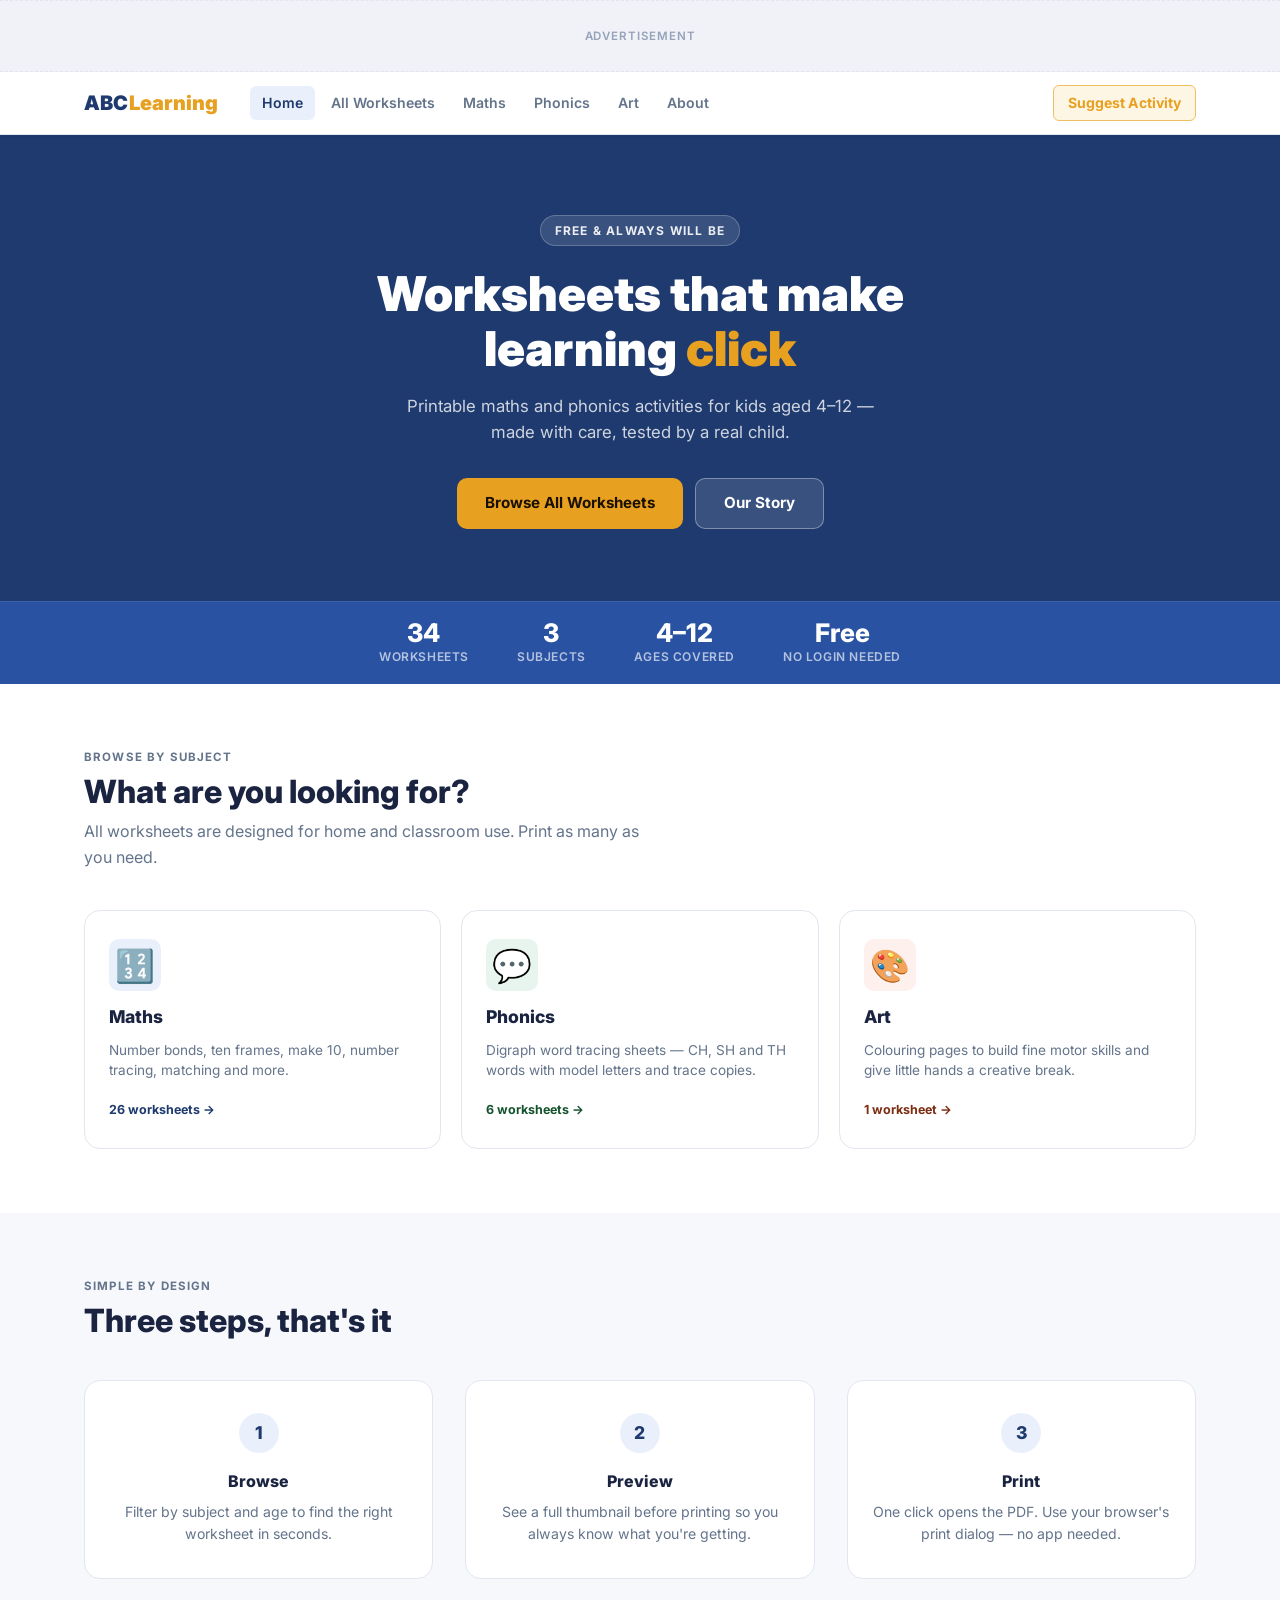
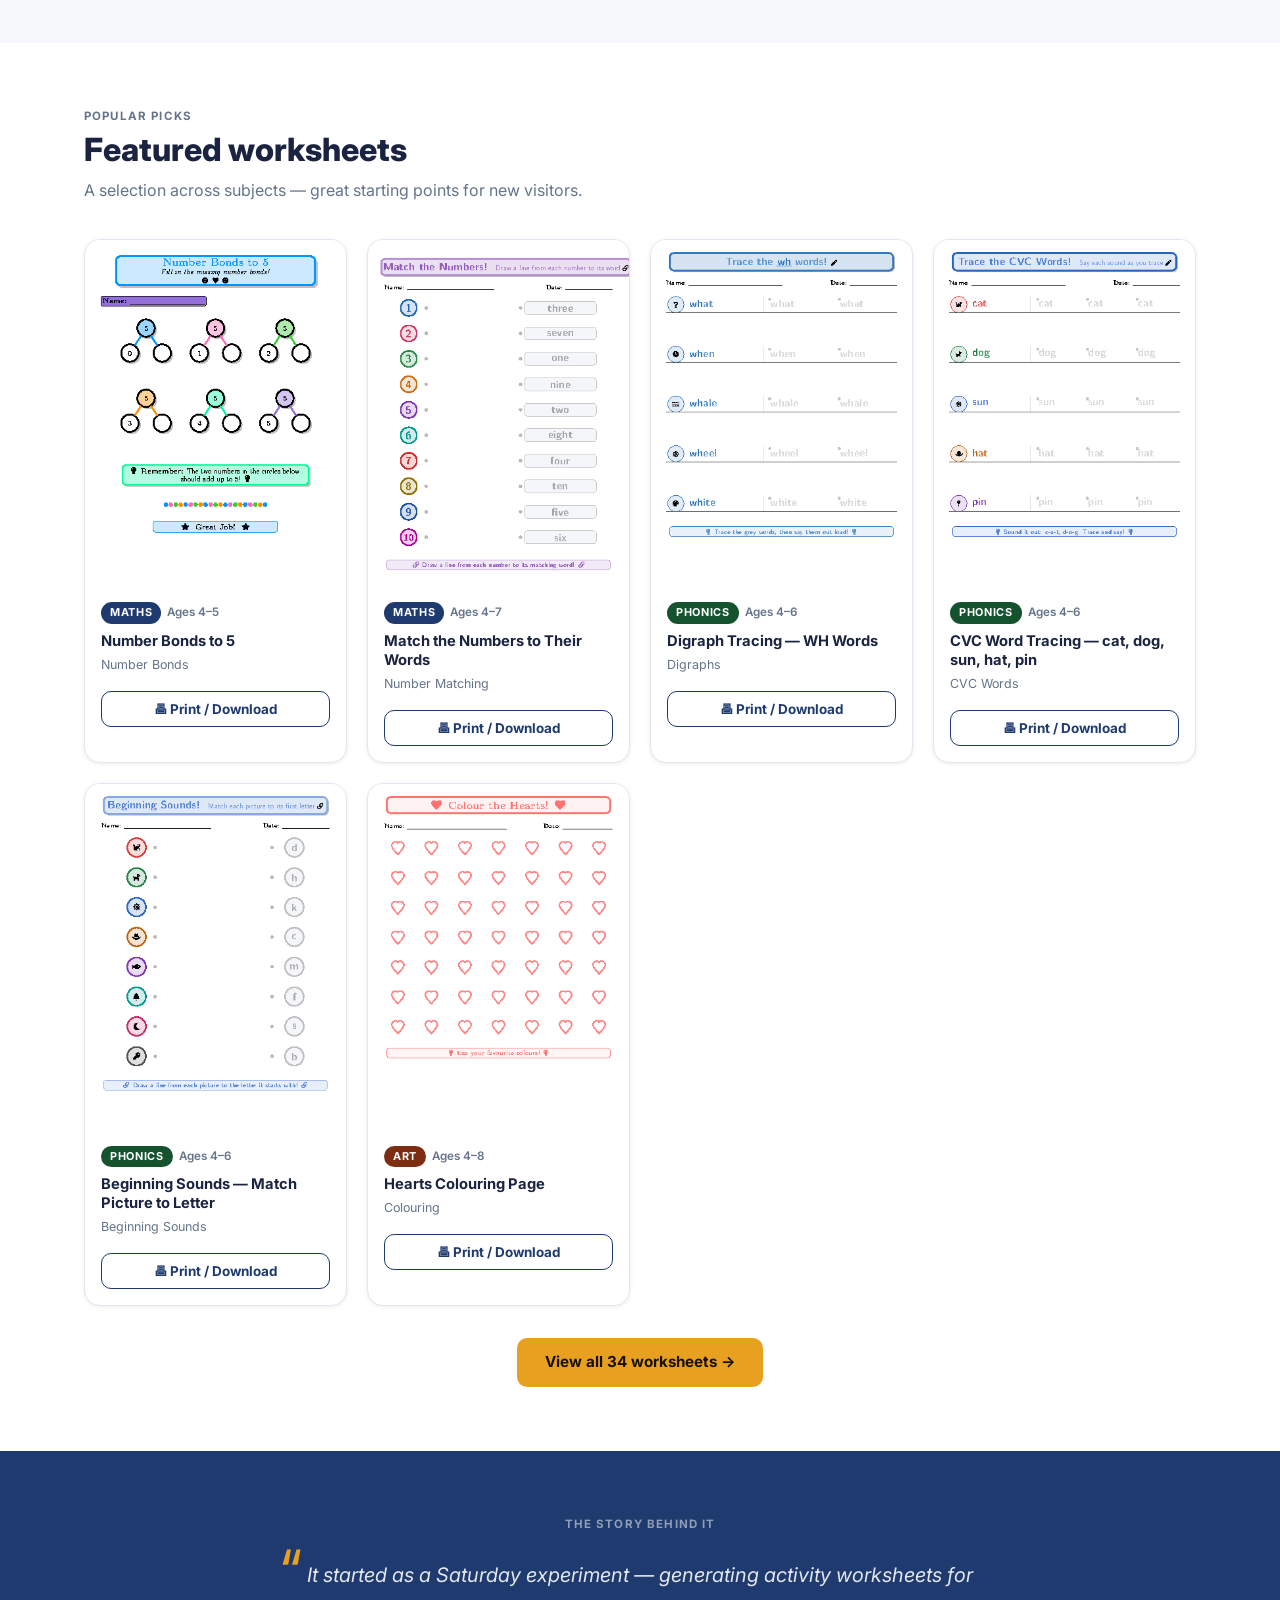
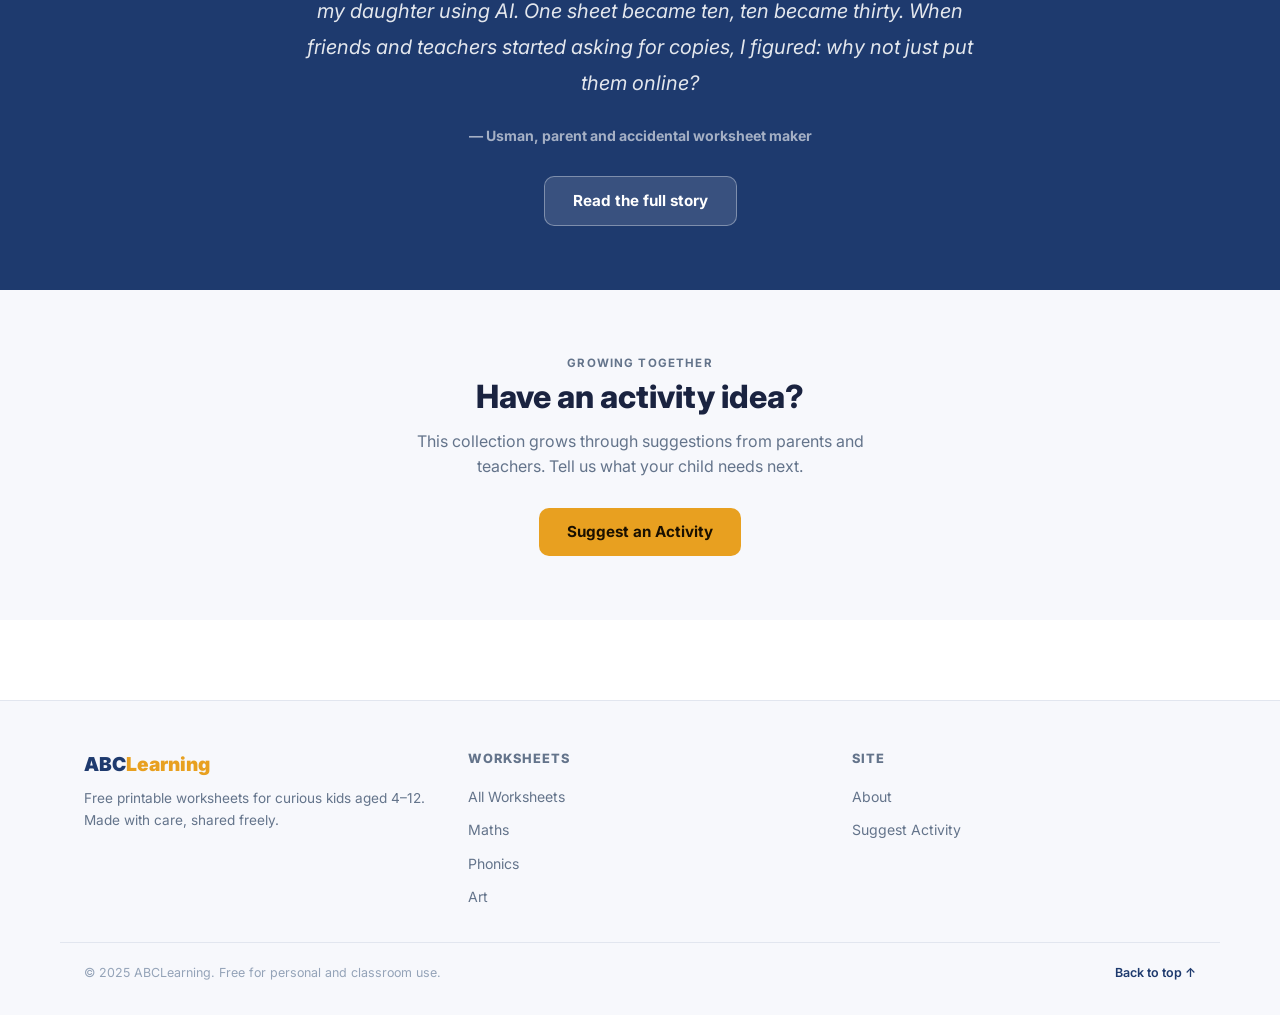
==== index.html @ 4df72a48 "Add unicorn colouring page (Art category, 34 worksheets total) Kawaii-style unicorn with rainbow, bu" ====
<!DOCTYPE html>
<html lang="en">
<head>
<!-- Google tag (gtag.js) -->
<script async src="https://www.googletagmanager.com/gtag/js?id=G-0MTFHDX1E8"></script>
<script>
  window.dataLayer = window.dataLayer || [];
  function gtag(){dataLayer.push(arguments);}
  gtag('js', new Date());
  gtag('config', 'G-0MTFHDX1E8');
</script>
  <meta charset="UTF-8">
  <meta name="viewport" content="width=device-width, initial-scale=1.0">
  <title>ABCLearning — Free Printable Worksheets for Kids</title>
  <meta name="description" content="Free printable maths and phonics worksheets for children aged 4–12. Browse, filter by age and skill, and print instantly. No login required.">
  <link rel="canonical" href="https://abclearning.net/">
  <meta property="og:title" content="ABCLearning — Free Printable Worksheets for Kids">
  <meta property="og:description" content="Free printable maths and phonics worksheets for children aged 4–12.">
  <meta property="og:url" content="https://abclearning.net/">
  <meta property="og:type" content="website">
  <script type="application/ld+json">{"@context":"https://schema.org","@type":"WebSite","name":"ABCLearning","url":"https://abclearning.net/"}</script>
  <link rel="preconnect" href="https://fonts.googleapis.com">
  <link rel="preconnect" href="https://fonts.gstatic.com" crossorigin>
  <link href="https://fonts.googleapis.com/css2?family=Inter:wght@400;500;600;700;800;900&display=swap" rel="stylesheet">
  <link rel="stylesheet" href="styles.css">
</head>
<body>

<!-- TOP AD -->
<div class="ad-zone ad-banner" aria-hidden="true"></div>

<!-- NAV -->
<nav id="site-nav">
  <div class="nav-inner">
    <a href="index.html" class="nav-brand">
      <span class="brand-abc">ABC</span><span class="brand-learning">Learning</span>
    </a>
    <div class="nav-links">
      <a href="index.html" class="active">Home</a>
      <a href="worksheets.html">All Worksheets</a>
      <a href="maths.html">Maths</a>
      <a href="phonics.html">Phonics</a>
      <a href="art.html">Art</a>
      <a href="about.html">About</a>
      <a href="suggest.html" class="nav-cta">Suggest Activity</a>
    </div>
    <button class="nav-toggle" aria-label="Open menu">
      <span></span><span></span><span></span>
    </button>
  </div>
</nav>

<!-- HERO -->
<section class="hero">
  <div class="container">
    <span class="hero-eyebrow">Free &amp; Always Will Be</span>
    <h1>Worksheets that make learning <em>click</em></h1>
    <p>Printable maths and phonics activities for kids aged 4–12 — made with care, tested by a real child.</p>
    <div class="hero-btns">
      <a href="worksheets.html" class="btn btn-primary">Browse All Worksheets</a>
      <a href="about.html"      class="btn btn-outline">Our Story</a>
    </div>
  </div>
</section>

<!-- STATS -->
<div class="stats-bar">
  <div class="stats-inner">
    <div class="stat-item"><div class="stat-num">34</div><div class="stat-lbl">Worksheets</div></div>
    <div class="stat-item"><div class="stat-num">3</div><div class="stat-lbl">Subjects</div></div>
    <div class="stat-item"><div class="stat-num">4–12</div><div class="stat-lbl">Ages Covered</div></div>
    <div class="stat-item"><div class="stat-num">Free</div><div class="stat-lbl">No login needed</div></div>
  </div>
</div>

<!-- CATEGORIES -->
<section class="section">
  <div class="container">
    <p class="section-label">Browse by subject</p>
    <h2 class="section-title">What are you looking for?</h2>
    <p class="section-sub">All worksheets are designed for home and classroom use. Print as many as you need.</p>

    <div class="category-grid">
      <a href="maths.html" class="category-card maths">
        <div class="category-icon">&#128290;</div>
        <h3>Maths</h3>
        <p>Number bonds, ten frames, make 10, number tracing, matching and more.</p>
        <span class="category-count">26 worksheets &rarr;</span>
      </a>
      <a href="phonics.html" class="category-card phonics">
        <div class="category-icon">&#128172;</div>
        <h3>Phonics</h3>
        <p>Digraph word tracing sheets — CH, SH and TH words with model letters and trace copies.</p>
        <span class="category-count">6 worksheets &rarr;</span>
      </a>
      <a href="art.html" class="category-card art">
        <div class="category-icon">&#127912;</div>
        <h3>Art</h3>
        <p>Colouring pages to build fine motor skills and give little hands a creative break.</p>
        <span class="category-count">1 worksheet &rarr;</span>
      </a>
    </div>
  </div>
</section>

<!-- HOW IT WORKS -->
<section class="section section-alt">
  <div class="container">
    <p class="section-label">Simple by design</p>
    <h2 class="section-title">Three steps, that's it</h2>

    <div class="steps">
      <div class="step">
        <div class="step-num">1</div>
        <h3>Browse</h3>
        <p>Filter by subject and age to find the right worksheet in seconds.</p>
      </div>
      <div class="step">
        <div class="step-num">2</div>
        <h3>Preview</h3>
        <p>See a full thumbnail before printing so you always know what you're getting.</p>
      </div>
      <div class="step">
        <div class="step-num">3</div>
        <h3>Print</h3>
        <p>One click opens the PDF. Use your browser's print dialog — no app needed.</p>
      </div>
    </div>
  </div>
</section>

<!-- FEATURED WORKSHEETS -->
<section class="section">
  <div class="container">
    <p class="section-label">Popular picks</p>
    <h2 class="section-title">Featured worksheets</h2>
    <p class="section-sub">A selection across subjects — great starting points for new visitors.</p>

    <div id="featured-grid" class="featured-grid"
         data-ids="number-bonds-5,matching-numbers-words,tracing-cvc-words,tracing-wh,beginning-sounds,hearts-coloring-page">
      <!-- Injected by app.js -->
    </div>

    <div style="text-align:center; margin-top:32px;">
      <a href="worksheets.html" class="btn btn-primary" style="display:inline-flex;">View all 34 worksheets &rarr;</a>
    </div>
  </div>
</section>

<!-- ORIGIN STORY QUOTE -->
<section class="section story-section">
  <div class="container">
    <div class="story-inner">
      <p class="section-label" style="color:rgba(255,255,255,.5);">The story behind it</p>
      <blockquote>
        It started as a Saturday experiment — generating activity worksheets for my daughter using AI. One sheet became ten, ten became thirty. When friends and teachers started asking for copies, I figured: why not just put them online?
      </blockquote>
      <p class="story-attr">— Usman, parent and accidental worksheet maker</p>
      <div style="margin-top:28px;">
        <a href="about.html" class="btn btn-outline">Read the full story</a>
      </div>
    </div>
  </div>
</section>

<!-- SUGGEST CTA -->
<section class="section section-alt">
  <div class="container" style="text-align:center; max-width:560px; margin:0 auto;">
    <p class="section-label">Growing together</p>
    <h2 class="section-title">Have an activity idea?</h2>
    <p class="section-sub" style="margin:12px auto 28px;">
      This collection grows through suggestions from parents and teachers.
      Tell us what your child needs next.
    </p>
    <a href="suggest.html" class="btn btn-primary">Suggest an Activity</a>
  </div>
</section>

<!-- FOOTER -->
<footer id="site-footer">
  <div class="footer-inner">
    <div>
      <div class="footer-brand-name">
        <span class="brand-abc">ABC</span><span class="brand-learning">Learning</span>
      </div>
      <p class="footer-tagline">Free printable worksheets for curious kids aged 4–12. Made with care, shared freely.</p>
    </div>
    <div class="footer-col">
      <h4>Worksheets</h4>
      <ul>
        <li><a href="worksheets.html">All Worksheets</a></li>
        <li><a href="maths.html">Maths</a></li>
        <li><a href="phonics.html">Phonics</a></li>
        <li><a href="art.html">Art</a></li>
      </ul>
    </div>
    <div class="footer-col">
      <h4>Site</h4>
      <ul>
        <li><a href="about.html">About</a></li>
        <li><a href="suggest.html">Suggest Activity</a></li>
      </ul>
    </div>
  </div>
  <div class="footer-bottom">
    <p>&copy; 2025 ABCLearning. Free for personal and classroom use.</p>
    <a href="#site-nav">Back to top &uarr;</a>
  </div>
</footer>

<script src="app.js"></script>
</body>
</html>
---- styles.css ----
/* ═══════════════════════════════════════════════════════════════
   ABCLearning — styles.css
   Clean, minimal teacher-resource aesthetic
   ═══════════════════════════════════════════════════════════════ */

/* ── Design tokens ───────────────────────────────────────────── */
:root {
  /* Palette */
  --bg:            #ffffff;
  --bg-soft:       #f7f8fc;
  --bg-alt:        #f0f2f8;
  --border:        #e2e6ef;
  --text:          #1a2340;
  --text-muted:    #64748b;
  --text-light:    #94a3b8;

  /* Brand */
  --primary:       #1e3a6e;
  --primary-mid:   #2952a3;
  --primary-light: #eaf0fb;

  /* Accent (CTA, highlights) */
  --accent:        #e8a020;
  --accent-light:  #fef6e4;

  /* Category colours — understated */
  --maths:         #1e3a6e;
  --maths-light:   #eaf0fb;
  --phonics:       #14532d;
  --phonics-light: #e8f5ee;
  --art:           #7c2d12;
  --art-light:     #fef0ec;

  /* Elevation */
  --shadow-xs:  0 1px 2px rgba(0,0,0,.06);
  --shadow-sm:  0 1px 4px rgba(0,0,0,.08);
  --shadow-md:  0 4px 12px rgba(0,0,0,.09);
  --shadow-lg:  0 8px 24px rgba(0,0,0,.11);

  /* Geometry */
  --radius-sm:  6px;
  --radius:     10px;
  --radius-lg:  16px;
  --max-w:      1160px;

  /* Type */
  --font:       'Inter', 'Segoe UI', system-ui, sans-serif;
}

/* ── Reset ───────────────────────────────────────────────────── */
*, *::before, *::after { box-sizing: border-box; margin: 0; padding: 0; }
html { scroll-behavior: smooth; font-size: 16px; }
body {
  font-family: var(--font);
  background: var(--bg);
  color: var(--text);
  line-height: 1.6;
  -webkit-font-smoothing: antialiased;
}
a { color: inherit; text-decoration: none; }
img { display: block; max-width: 100%; }
button { font-family: var(--font); cursor: pointer; }
ul { list-style: none; }

/* ── Typography helpers ──────────────────────────────────────── */
.section-label {
  font-size: .72rem;
  font-weight: 700;
  letter-spacing: .1em;
  text-transform: uppercase;
  color: var(--text-muted);
}
.section-title {
  font-size: clamp(1.5rem, 3vw, 2rem);
  font-weight: 800;
  color: var(--text);
  line-height: 1.2;
  margin-top: 6px;
}
.section-sub {
  font-size: 1rem;
  color: var(--text-muted);
  margin-top: 8px;
  max-width: 560px;
}

/* ── Layout helpers ──────────────────────────────────────────── */
.container {
  max-width: var(--max-w);
  margin: 0 auto;
  padding: 0 24px;
}
.section { padding: 64px 0; }
.section-alt { background: var(--bg-soft); }

/* ── Ad zones ────────────────────────────────────────────────── */
.ad-zone {
  background: var(--bg-alt);
  border: 1.5px dashed var(--border);
  border-radius: var(--radius);
  display: flex;
  align-items: center;
  justify-content: center;
  color: var(--text-light);
  font-size: .72rem;
  font-weight: 600;
  letter-spacing: .08em;
  text-transform: uppercase;
}
.ad-zone::before { content: 'Advertisement'; }

.ad-banner  { width: 100%; min-height: 72px; border-radius: 0; border-left: none; border-right: none; }
.ad-sidebar { width: 300px; min-height: 600px; flex-shrink: 0; position: sticky; top: 80px; align-self: flex-start; }
.ad-mid-grid { grid-column: 1 / -1; min-height: 80px; }

/* ════════════════════════════════════════════════════════════════
   NAVIGATION
   ════════════════════════════════════════════════════════════════ */
#site-nav {
  position: sticky;
  top: 0;
  z-index: 200;
  background: var(--bg);
  border-bottom: 1px solid var(--border);
  box-shadow: var(--shadow-xs);
}
.nav-inner {
  max-width: var(--max-w);
  margin: 0 auto;
  padding: 0 24px;
  height: 62px;
  display: flex;
  align-items: center;
  gap: 32px;
}

/* Brand */
.nav-brand {
  font-size: 1.25rem;
  font-weight: 900;
  flex-shrink: 0;
  display: flex;
  align-items: baseline;
  gap: 1px;
}
.brand-abc      { color: var(--primary); }
.brand-learning { color: var(--accent); }

/* Links */
.nav-links {
  display: flex;
  align-items: center;
  gap: 4px;
  flex: 1;
}
.nav-links a {
  padding: 6px 12px;
  border-radius: var(--radius-sm);
  font-size: .88rem;
  font-weight: 600;
  color: var(--text-muted);
  transition: background .14s, color .14s;
}
.nav-links a:hover,
.nav-links a.active {
  background: var(--primary-light);
  color: var(--primary);
}

/* CTA link */
.nav-cta {
  margin-left: auto !important;
  background: var(--accent-light) !important;
  color: var(--accent) !important;
  border: 1.5px solid #f0c060;
  border-radius: var(--radius-sm) !important;
  padding: 6px 14px !important;
  font-weight: 700 !important;
}
.nav-cta:hover {
  background: var(--accent) !important;
  color: #fff !important;
  border-color: var(--accent) !important;
}

/* Hamburger */
.nav-toggle {
  display: none;
  background: none;
  border: none;
  padding: 6px;
  margin-left: auto;
  color: var(--text);
  flex-direction: column;
  gap: 5px;
}
.nav-toggle span {
  display: block;
  width: 22px;
  height: 2px;
  background: var(--text);
  border-radius: 2px;
  transition: transform .2s, opacity .2s;
}

/* Mobile nav */
@media (max-width: 780px) {
  .nav-toggle { display: flex; }
  .nav-links {
    display: none;
    position: absolute;
    top: 62px;
    left: 0; right: 0;
    background: var(--bg);
    border-bottom: 1px solid var(--border);
    flex-direction: column;
    align-items: flex-start;
    padding: 12px 24px 20px;
    gap: 2px;
    box-shadow: var(--shadow-md);
  }
  .nav-links.open { display: flex; }
  .nav-links a { width: 100%; padding: 10px 12px; }
  .nav-cta { margin-left: 0 !important; }
}

/* ════════════════════════════════════════════════════════════════
   LANDING PAGE — index.html
   ════════════════════════════════════════════════════════════════ */

/* Hero */
.hero {
  background: var(--primary);
  color: #fff;
  padding: 80px 0 72px;
  text-align: center;
}
.hero-eyebrow {
  display: inline-block;
  background: rgba(255,255,255,.12);
  border: 1px solid rgba(255,255,255,.22);
  color: rgba(255,255,255,.9);
  font-size: .75rem;
  font-weight: 700;
  letter-spacing: .1em;
  text-transform: uppercase;
  padding: 5px 14px;
  border-radius: var(--radius-lg);
  margin-bottom: 20px;
}
.hero h1 {
  font-size: clamp(2rem, 5vw, 3rem);
  font-weight: 900;
  line-height: 1.15;
  max-width: 640px;
  margin: 0 auto 16px;
}
.hero h1 em {
  font-style: normal;
  color: var(--accent);
}
.hero p {
  font-size: 1.05rem;
  color: rgba(255,255,255,.78);
  max-width: 500px;
  margin: 0 auto 32px;
}
.hero-btns {
  display: flex;
  justify-content: center;
  gap: 12px;
  flex-wrap: wrap;
}
.btn {
  display: inline-flex;
  align-items: center;
  gap: 8px;
  padding: 12px 28px;
  border-radius: var(--radius);
  font-size: .95rem;
  font-weight: 700;
  border: none;
  transition: opacity .15s, transform .12s;
  cursor: pointer;
  text-decoration: none;
}
.btn:hover { opacity: .88; transform: translateY(-1px); }
.btn-primary { background: var(--accent); color: #1a1000; }
.btn-outline  { background: rgba(255,255,255,.12); color: #fff; border: 1.5px solid rgba(255,255,255,.35); }

/* Stats bar */
.stats-bar {
  background: var(--primary-mid);
  border-top: 1px solid rgba(255,255,255,.08);
}
.stats-inner {
  max-width: var(--max-w);
  margin: 0 auto;
  padding: 0 24px;
  display: flex;
  justify-content: center;
  gap: 48px;
  flex-wrap: wrap;
}
.stat-item {
  padding: 18px 0;
  text-align: center;
  color: #fff;
}
.stat-num  { font-size: 1.6rem; font-weight: 800; line-height: 1; }
.stat-lbl  { font-size: .75rem; font-weight: 600; color: rgba(255,255,255,.65); margin-top: 2px; letter-spacing: .05em; text-transform: uppercase; }

/* Category cards */
.category-grid {
  display: grid;
  grid-template-columns: repeat(3, 1fr);
  gap: 20px;
  margin-top: 40px;
}
.category-card {
  border: 1.5px solid var(--border);
  border-radius: var(--radius-lg);
  padding: 28px 24px;
  display: flex;
  flex-direction: column;
  gap: 8px;
  transition: box-shadow .18s, transform .15s;
  text-decoration: none;
  color: var(--text);
}
.category-card:hover {
  box-shadow: var(--shadow-md);
  transform: translateY(-3px);
}
.category-icon {
  font-size: 2rem;
  width: 52px;
  height: 52px;
  border-radius: var(--radius);
  display: flex;
  align-items: center;
  justify-content: center;
  margin-bottom: 4px;
}
.category-card.maths   .category-icon { background: var(--maths-light); }
.category-card.phonics .category-icon { background: var(--phonics-light); }
.category-card.art     .category-icon { background: var(--art-light); }

.category-card h3 { font-size: 1.1rem; font-weight: 800; }
.category-card p  { font-size: .85rem; color: var(--text-muted); line-height: 1.5; }
.category-count   { font-size: .78rem; font-weight: 700; margin-top: auto; padding-top: 12px; }
.category-card.maths   .category-count { color: var(--maths); }
.category-card.phonics .category-count { color: var(--phonics); }
.category-card.art     .category-count { color: var(--art); }

/* How it works */
.steps {
  display: grid;
  grid-template-columns: repeat(3, 1fr);
  gap: 32px;
  margin-top: 40px;
  counter-reset: steps;
}
.step {
  text-align: center;
  padding: 32px 20px;
  border-radius: var(--radius-lg);
  background: var(--bg);
  border: 1.5px solid var(--border);
  position: relative;
}
.step-num {
  width: 40px;
  height: 40px;
  border-radius: 50%;
  background: var(--primary-light);
  color: var(--primary);
  font-weight: 800;
  font-size: 1.1rem;
  display: flex;
  align-items: center;
  justify-content: center;
  margin: 0 auto 16px;
}
.step h3 { font-size: 1rem; font-weight: 800; margin-bottom: 6px; }
.step p  { font-size: .88rem; color: var(--text-muted); }

/* Featured worksheets */
.featured-grid {
  display: grid;
  grid-template-columns: repeat(auto-fill, minmax(200px, 1fr));
  gap: 20px;
  margin-top: 36px;
}

/* Story / origin section */
.story-section {
  background: var(--primary);
  color: #fff;
}
.story-inner {
  max-width: 720px;
  margin: 0 auto;
  text-align: center;
}
.story-section blockquote {
  font-size: clamp(1.05rem, 2.2vw, 1.25rem);
  line-height: 1.8;
  color: rgba(255,255,255,.88);
  font-style: italic;
  font-weight: 400;
  margin: 24px 0;
  position: relative;
  padding: 0 24px;
}
.story-section blockquote::before {
  content: '\201C';
  font-size: 4rem;
  color: var(--accent);
  position: absolute;
  top: -16px;
  left: 0;
  line-height: 1;
  font-style: normal;
}
.story-attr {
  font-size: .88rem;
  font-weight: 700;
  color: rgba(255,255,255,.6);
}

/* ════════════════════════════════════════════════════════════════
   WORKSHEET GRID — worksheets.html + category pages
   ════════════════════════════════════════════════════════════════ */

/* Page hero (category pages) */
.page-hero {
  padding: 48px 0 40px;
  border-bottom: 1px solid var(--border);
}
.page-hero-inner {
  max-width: var(--max-w);
  margin: 0 auto;
  padding: 0 24px;
}
.page-hero h1 { font-size: clamp(1.6rem, 3.5vw, 2.2rem); font-weight: 900; }
.page-hero p  { font-size: .95rem; color: var(--text-muted); margin-top: 8px; }
.page-hero-badge {
  display: inline-flex;
  align-items: center;
  gap: 6px;
  padding: 4px 12px;
  border-radius: var(--radius-lg);
  font-size: .75rem;
  font-weight: 700;
  text-transform: uppercase;
  letter-spacing: .07em;
  margin-bottom: 12px;
}
.badge-maths   { background: var(--maths-light);   color: var(--maths); }
.badge-phonics { background: var(--phonics-light);  color: var(--phonics); }
.badge-art     { background: var(--art-light);      color: var(--art); }

/* Filter bar */
#filter-bar {
  background: var(--bg);
  border-bottom: 1px solid var(--border);
  position: sticky;
  top: 62px;
  z-index: 100;
}
.filter-row {
  max-width: var(--max-w);
  margin: 0 auto;
  padding: 12px 24px;
  display: flex;
  flex-wrap: wrap;
  gap: 12px;
  align-items: center;
}
.filter-group  { display: flex; align-items: center; gap: 8px; flex-wrap: wrap; }
.filter-label  { font-size: .72rem; font-weight: 700; text-transform: uppercase; letter-spacing: .08em; color: var(--text-muted); white-space: nowrap; }
.filter-pills  { display: flex; flex-wrap: wrap; gap: 5px; }

.pill {
  border: 1.5px solid var(--border);
  border-radius: 99px;
  padding: 4px 14px;
  font-size: .8rem;
  font-weight: 600;
  background: var(--bg);
  color: var(--text-muted);
  transition: all .14s;
}
.pill:hover { border-color: var(--primary); color: var(--primary); }
.pill.active { background: var(--primary); color: #fff; border-color: var(--primary); }

.pill-maths.active   { background: var(--maths);   border-color: var(--maths); }
.pill-phonics.active { background: var(--phonics);  border-color: var(--phonics); }
.pill-art.active     { background: var(--art);      border-color: var(--art); }

.result-count {
  margin-left: auto;
  font-size: .78rem;
  font-weight: 600;
  color: var(--text-muted);
}

/* Page layout */
#page-layout {
  display: flex;
  gap: 28px;
  max-width: var(--max-w);
  margin: 0 auto;
  padding: 28px 24px;
  align-items: flex-start;
}
#card-grid-wrapper { flex: 1; min-width: 0; }

/* Card grid */
#card-grid, .featured-grid {
  display: grid;
  grid-template-columns: repeat(auto-fill, minmax(210px, 1fr));
  gap: 20px;
}

/* Card */
.card {
  background: var(--bg);
  border: 1.5px solid var(--border);
  border-radius: var(--radius-lg);
  box-shadow: var(--shadow-sm);
  overflow: hidden;
  display: flex;
  flex-direction: column;
  transition: box-shadow .18s, transform .15s;
}
.card:hover { box-shadow: var(--shadow-lg); transform: translateY(-4px); }

.card-thumbnail-wrap {
  width: 100%;
  aspect-ratio: 3 / 4;
  background: var(--bg-alt);
  overflow: hidden;
}
.card-thumbnail {
  width: 100%; height: 100%;
  object-fit: cover;
  object-position: top;
  transition: transform .3s;
}
.card:hover .card-thumbnail { transform: scale(1.04); }

.card-body {
  padding: 14px 16px 16px;
  flex: 1;
  display: flex;
  flex-direction: column;
  gap: 4px;
}
.card-meta { display: flex; align-items: center; gap: 6px; flex-wrap: wrap; }

/* Card skill badge */
.card-badge {
  border-radius: 99px;
  padding: 2px 9px;
  font-size: .68rem;
  font-weight: 700;
  text-transform: uppercase;
  letter-spacing: .06em;
  color: #fff;
}
.badge-Maths   { background: var(--maths); }
.badge-Phonics { background: var(--phonics); }
.badge-Art     { background: var(--art); }

.card-age   { font-size: .73rem; font-weight: 600; color: var(--text-muted); }
.card-title { font-size: .92rem; font-weight: 700; line-height: 1.3; color: var(--text); margin-top: 4px; }
.card-topic { font-size: .78rem; color: var(--text-muted); }

.card-print-btn {
  margin-top: 12px;
  display: flex;
  align-items: center;
  justify-content: center;
  gap: 6px;
  width: 100%;
  padding: 9px 0;
  border: 1.5px solid var(--primary);
  border-radius: var(--radius);
  background: transparent;
  color: var(--primary);
  font-size: .84rem;
  font-weight: 700;
  transition: background .14s, color .14s;
}
.card-print-btn:hover { background: var(--primary); color: #fff; }

/* No results */
.no-results {
  grid-column: 1 / -1;
  text-align: center;
  padding: 60px 20px;
  color: var(--text-muted);
  font-size: 1rem;
  font-weight: 600;
}
.hidden { display: none !important; }

/* ════════════════════════════════════════════════════════════════
   ABOUT PAGE
   ════════════════════════════════════════════════════════════════ */
.about-layout {
  max-width: 760px;
  margin: 0 auto;
  padding: 64px 24px;
}
.about-layout h1 {
  font-size: clamp(1.8rem, 4vw, 2.4rem);
  font-weight: 900;
  line-height: 1.2;
  margin-bottom: 12px;
}
.about-layout .lead {
  font-size: 1.1rem;
  color: var(--text-muted);
  margin-bottom: 36px;
  line-height: 1.7;
}
.about-layout h2 {
  font-size: 1.15rem;
  font-weight: 800;
  margin: 36px 0 10px;
  color: var(--primary);
}
.about-layout p {
  font-size: .97rem;
  color: var(--text-muted);
  line-height: 1.8;
  margin-bottom: 16px;
}
.about-layout a { color: var(--primary); font-weight: 600; text-decoration: underline; }

.about-callout {
  background: var(--primary-light);
  border-left: 4px solid var(--primary);
  border-radius: 0 var(--radius) var(--radius) 0;
  padding: 16px 20px;
  margin: 28px 0;
  font-size: .92rem;
  color: var(--text);
  line-height: 1.7;
}

/* ════════════════════════════════════════════════════════════════
   SUGGEST PAGE
   ════════════════════════════════════════════════════════════════ */
.suggest-layout {
  max-width: 640px;
  margin: 0 auto;
  padding: 64px 24px;
}
.suggest-layout h1 {
  font-size: clamp(1.6rem, 4vw, 2.2rem);
  font-weight: 900;
  margin-bottom: 10px;
}
.suggest-layout .lead {
  font-size: .97rem;
  color: var(--text-muted);
  margin-bottom: 40px;
  line-height: 1.7;
}

.form-group { display: flex; flex-direction: column; gap: 6px; margin-bottom: 22px; }
.form-group label { font-size: .85rem; font-weight: 700; color: var(--text); }
.form-group span  { font-size: .78rem; color: var(--text-muted); }

.form-group input,
.form-group select,
.form-group textarea {
  width: 100%;
  padding: 10px 14px;
  border: 1.5px solid var(--border);
  border-radius: var(--radius);
  font-family: var(--font);
  font-size: .92rem;
  color: var(--text);
  background: var(--bg);
  transition: border-color .14s;
  outline: none;
}
.form-group input:focus,
.form-group select:focus,
.form-group textarea:focus { border-color: var(--primary); }
.form-group textarea { min-height: 130px; resize: vertical; line-height: 1.6; }

.form-row { display: grid; grid-template-columns: 1fr 1fr; gap: 16px; }

.submit-btn {
  width: 100%;
  padding: 13px;
  background: var(--primary);
  color: #fff;
  border: none;
  border-radius: var(--radius);
  font-size: .95rem;
  font-weight: 700;
  cursor: pointer;
  transition: background .14s, transform .12s;
}
.submit-btn:hover { background: var(--primary-mid); transform: translateY(-1px); }

.form-note {
  font-size: .78rem;
  color: var(--text-muted);
  text-align: center;
  margin-top: 14px;
}

/* Success message (shown after submit) */
.form-success {
  text-align: center;
  padding: 48px 24px;
  display: none;
}
.form-success h2 { font-size: 1.4rem; font-weight: 800; margin-bottom: 10px; }
.form-success p  { color: var(--text-muted); font-size: .95rem; }

/* ════════════════════════════════════════════════════════════════
   FOOTER
   ════════════════════════════════════════════════════════════════ */
#site-footer {
  background: var(--bg-soft);
  border-top: 1px solid var(--border);
  padding: 48px 0 32px;
  margin-top: 80px;
}
.footer-inner {
  max-width: var(--max-w);
  margin: 0 auto;
  padding: 0 24px;
  display: grid;
  grid-template-columns: 1fr 1fr 1fr;
  gap: 40px;
}
.footer-brand-name {
  font-size: 1.2rem;
  font-weight: 900;
  margin-bottom: 8px;
}
.footer-tagline { font-size: .85rem; color: var(--text-muted); line-height: 1.6; }

.footer-col h4 { font-size: .8rem; font-weight: 800; text-transform: uppercase; letter-spacing: .08em; color: var(--text-muted); margin-bottom: 14px; }
.footer-col ul { display: flex; flex-direction: column; gap: 8px; }
.footer-col a  { font-size: .88rem; color: var(--text-muted); transition: color .12s; }
.footer-col a:hover { color: var(--primary); }

.footer-bottom {
  max-width: var(--max-w);
  margin: 32px auto 0;
  padding: 20px 24px 0;
  border-top: 1px solid var(--border);
  display: flex;
  justify-content: space-between;
  align-items: center;
  flex-wrap: wrap;
  gap: 8px;
}
.footer-bottom p { font-size: .78rem; color: var(--text-light); }
.footer-bottom a { color: var(--primary); font-weight: 600; font-size: .78rem; }

/* ════════════════════════════════════════════════════════════════
   RESPONSIVE
   ════════════════════════════════════════════════════════════════ */
@media (max-width: 900px) {
  .ad-sidebar { display: none; }
  #page-layout { padding: 20px 16px; }
  .category-grid { grid-template-columns: 1fr; gap: 14px; }
  .steps { grid-template-columns: 1fr; gap: 16px; }
  .footer-inner { grid-template-columns: 1fr 1fr; }
  .footer-inner > :first-child { grid-column: 1 / -1; }
}

@media (max-width: 640px) {
  #card-grid { grid-template-columns: repeat(2, 1fr); gap: 14px; }
  .featured-grid { grid-template-columns: repeat(2, 1fr); gap: 14px; }
  .filter-row { padding: 10px 16px; }
  .hero { padding: 56px 0 48px; }
  .stats-inner { gap: 24px; }
  .form-row { grid-template-columns: 1fr; }
  .footer-inner { grid-template-columns: 1fr; gap: 28px; }
  .footer-bottom { flex-direction: column; text-align: center; }
  .section { padding: 48px 0; }
}

@media (max-width: 400px) {
  #card-grid { grid-template-columns: 1fr; }
  .featured-grid { grid-template-columns: 1fr; }
}
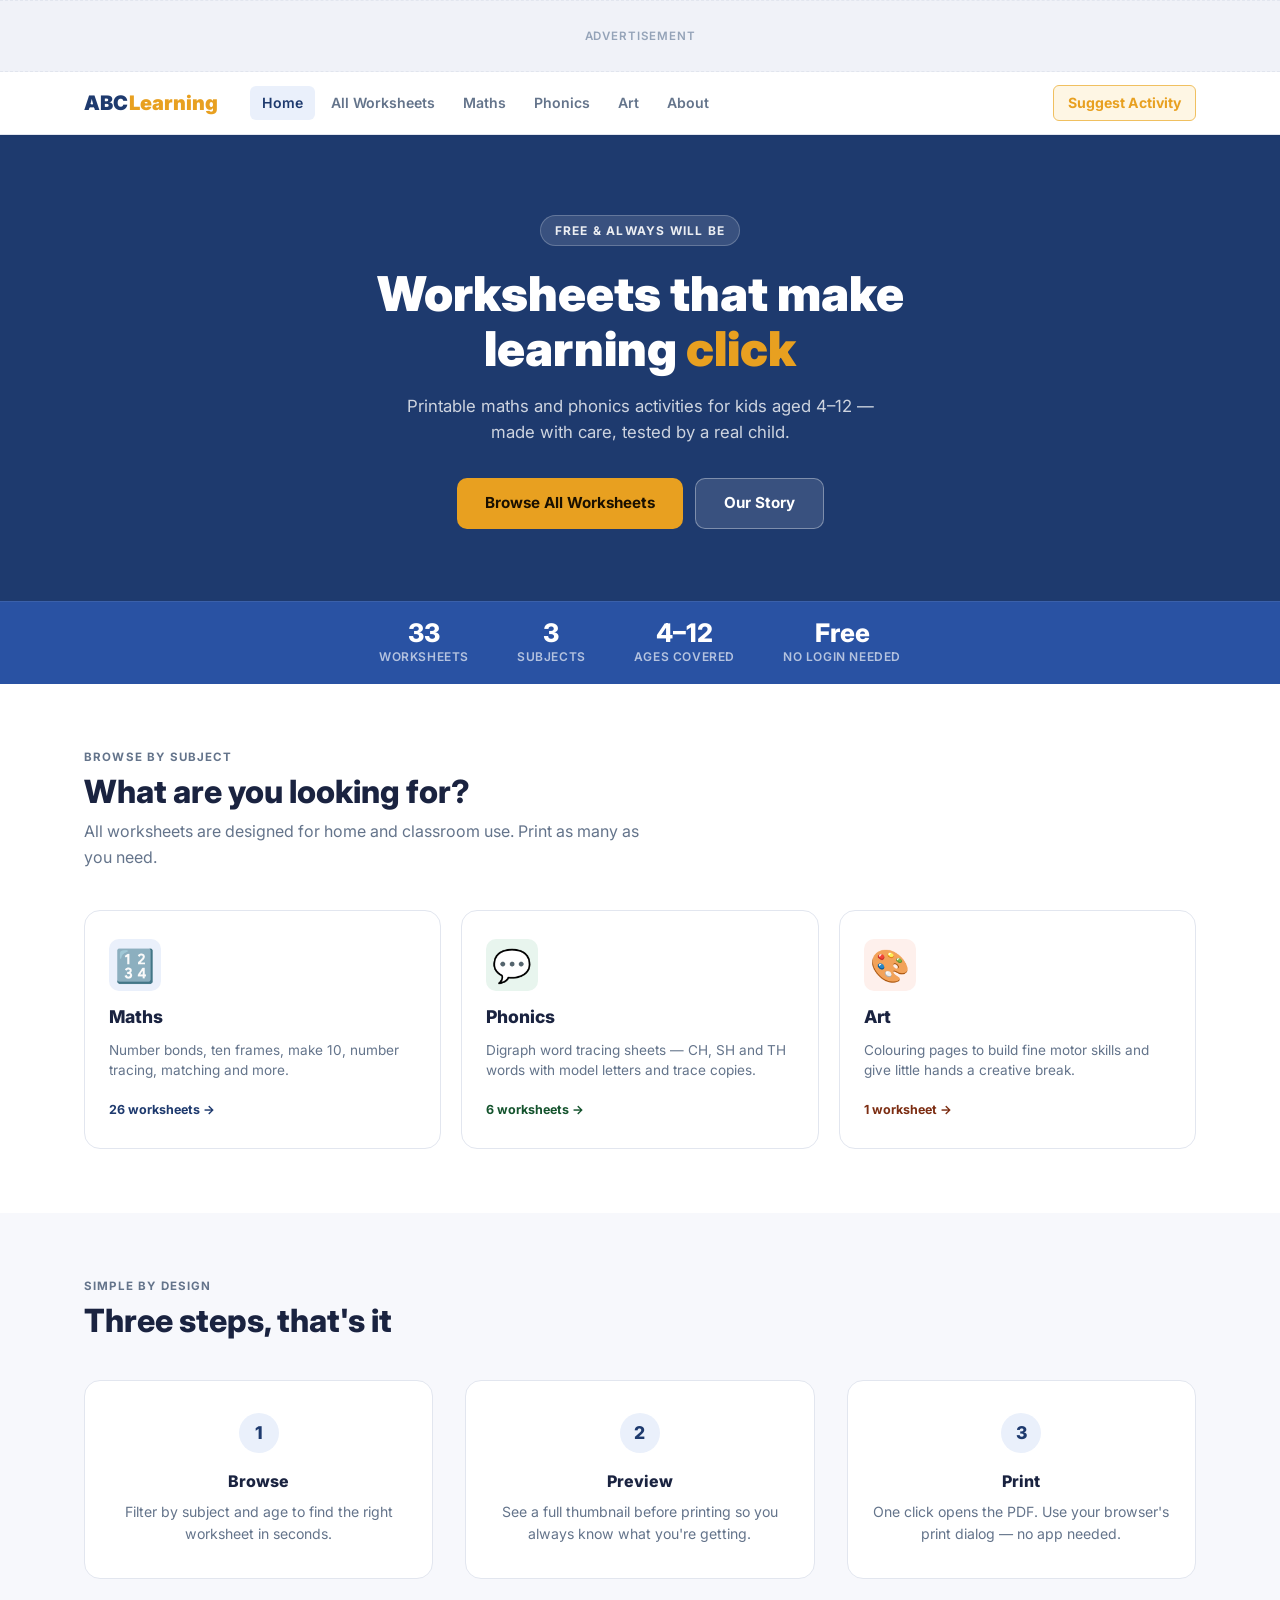
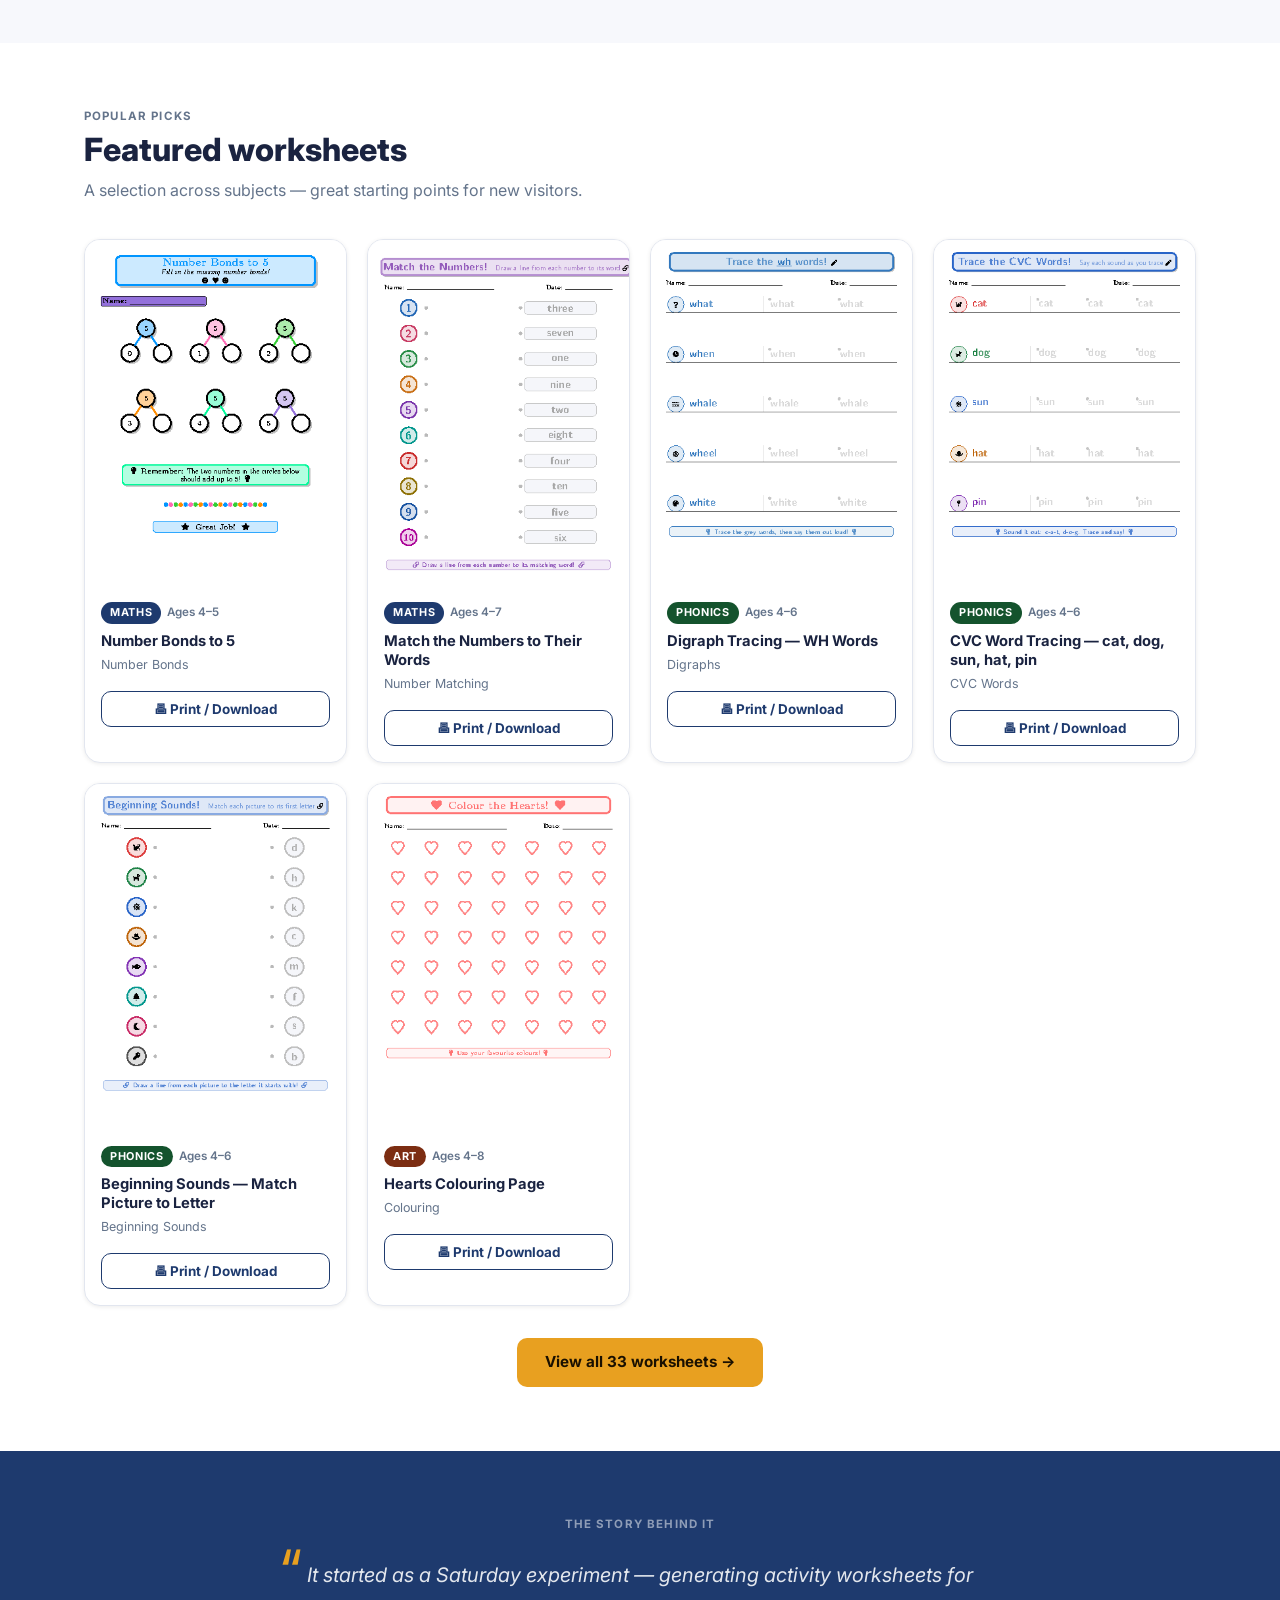
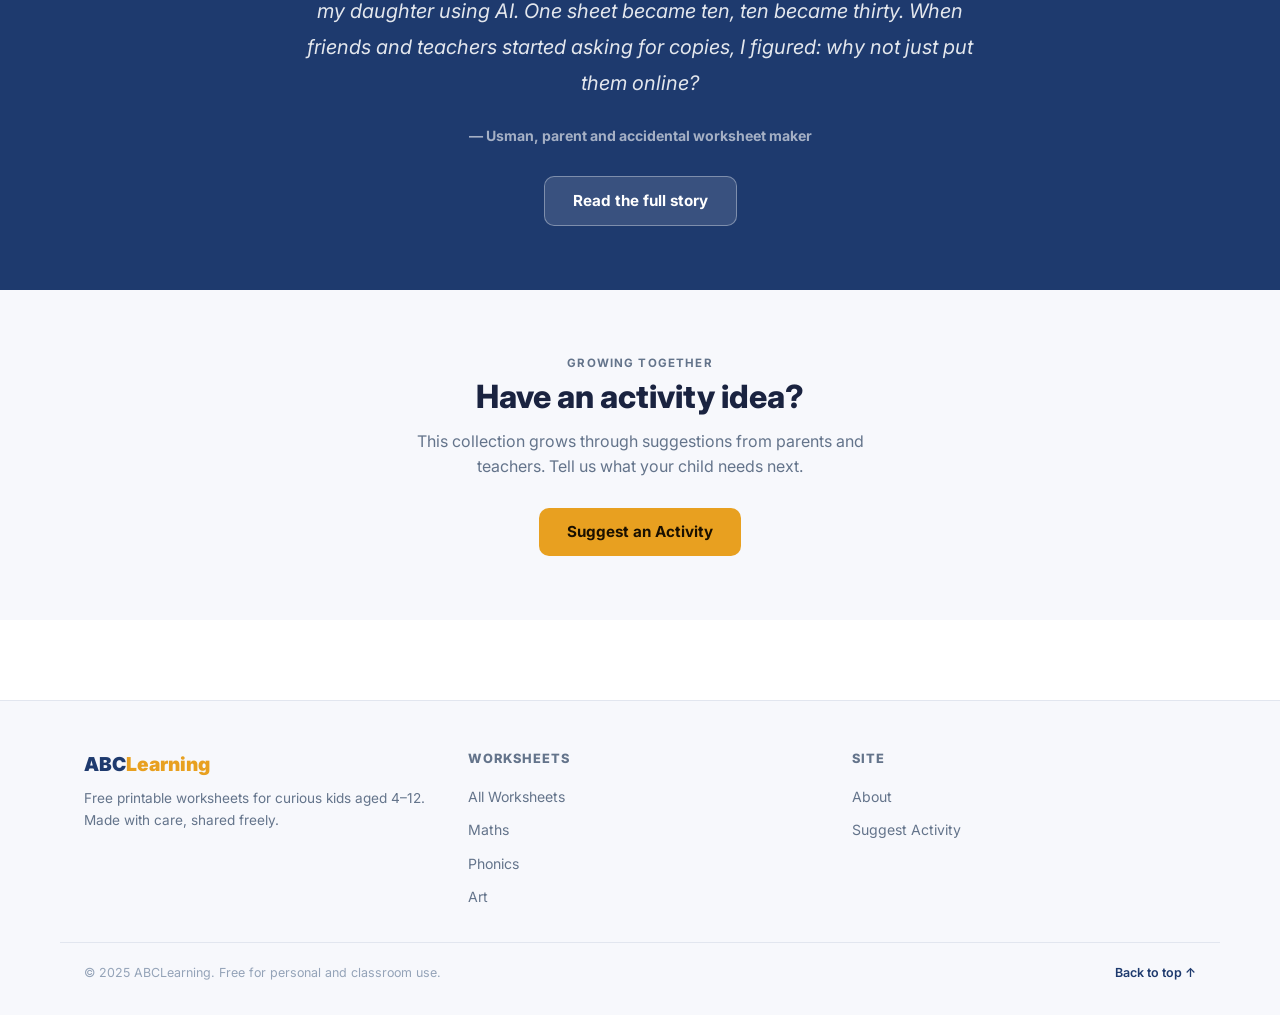
==== commit 81287263: "Remove unicorn coloring page; add abclearning.net footer to all 33 worksheets - Removed unicorn-colo" ====
--- a/index.html
+++ b/index.html
@@ -66,7 +66,7 @@
 <!-- STATS -->
 <div class="stats-bar">
   <div class="stats-inner">
-    <div class="stat-item"><div class="stat-num">34</div><div class="stat-lbl">Worksheets</div></div>
+    <div class="stat-item"><div class="stat-num">33</div><div class="stat-lbl">Worksheets</div></div>
     <div class="stat-item"><div class="stat-num">3</div><div class="stat-lbl">Subjects</div></div>
     <div class="stat-item"><div class="stat-num">4–12</div><div class="stat-lbl">Ages Covered</div></div>
     <div class="stat-item"><div class="stat-num">Free</div><div class="stat-lbl">No login needed</div></div>
@@ -142,7 +142,7 @@
     </div>
 
     <div style="text-align:center; margin-top:32px;">
-      <a href="worksheets.html" class="btn btn-primary" style="display:inline-flex;">View all 34 worksheets &rarr;</a>
+      <a href="worksheets.html" class="btn btn-primary" style="display:inline-flex;">View all 33 worksheets &rarr;</a>
     </div>
   </div>
 </section>
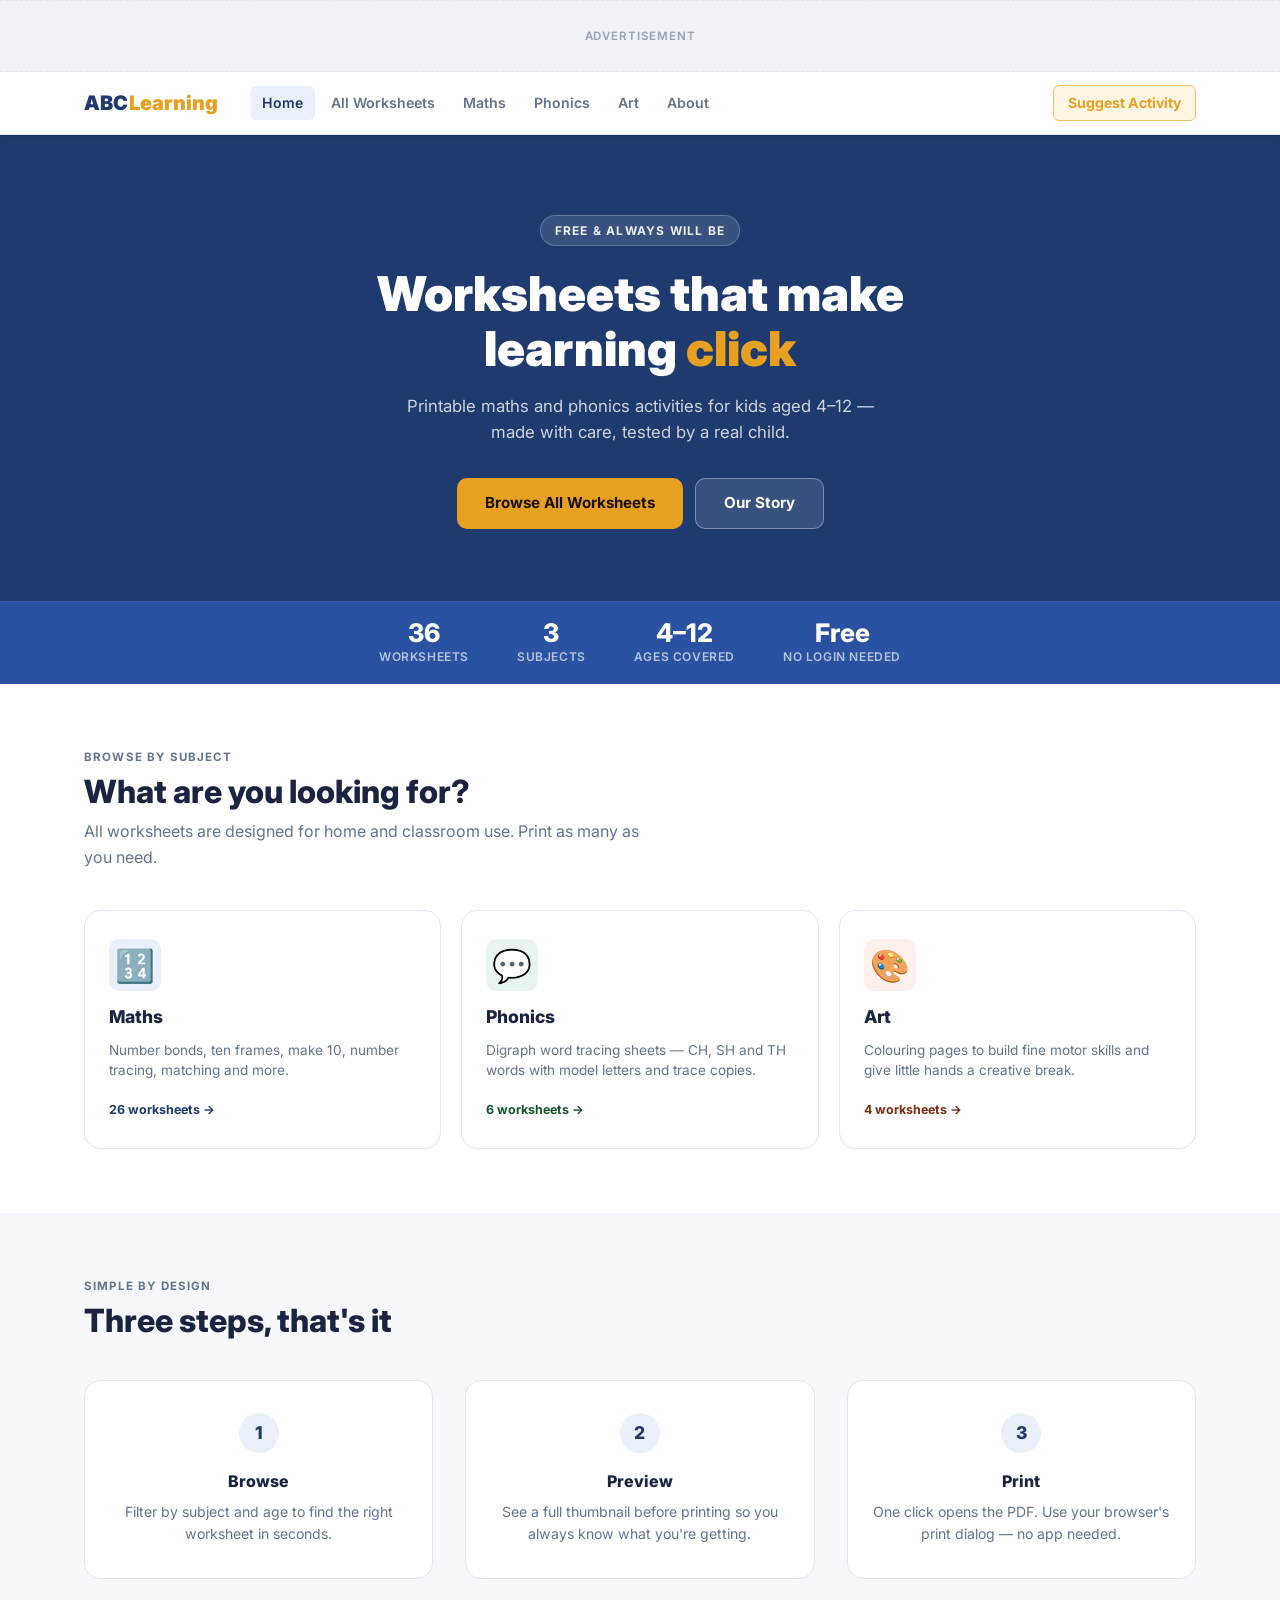
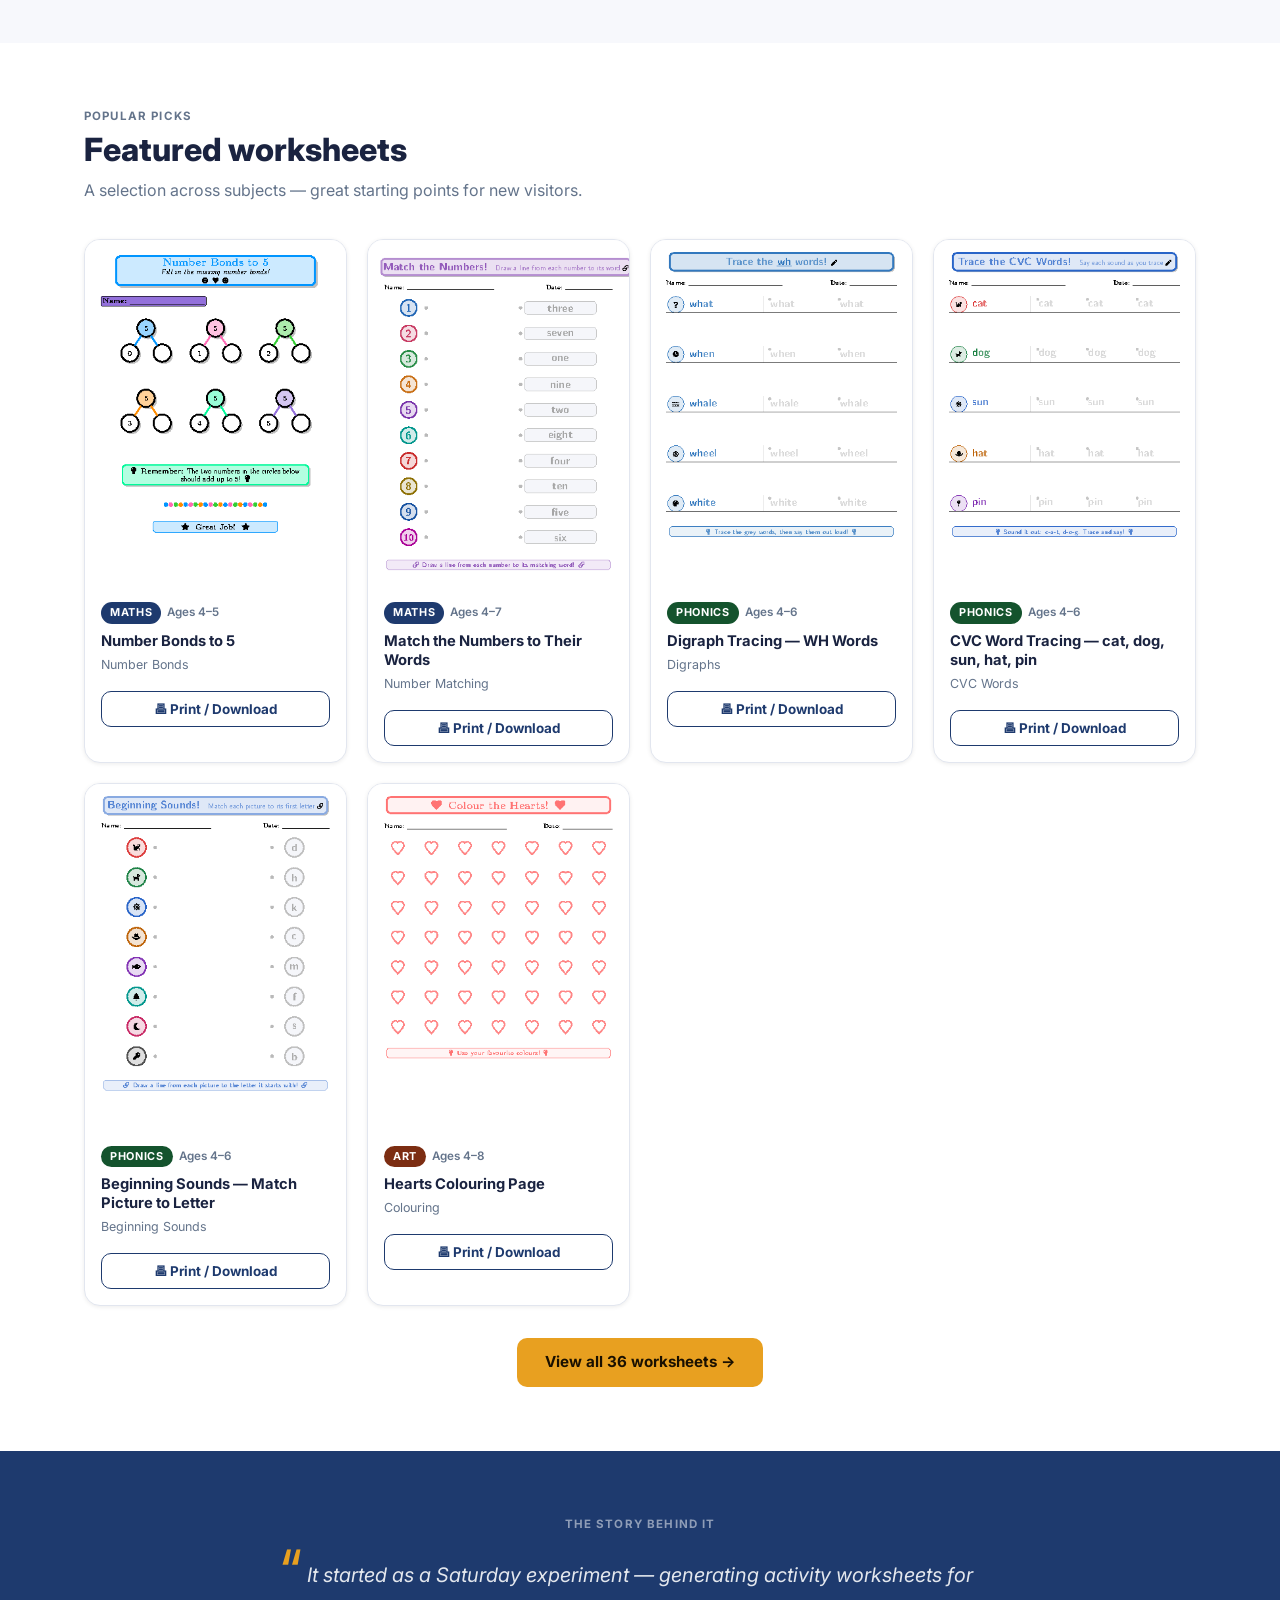
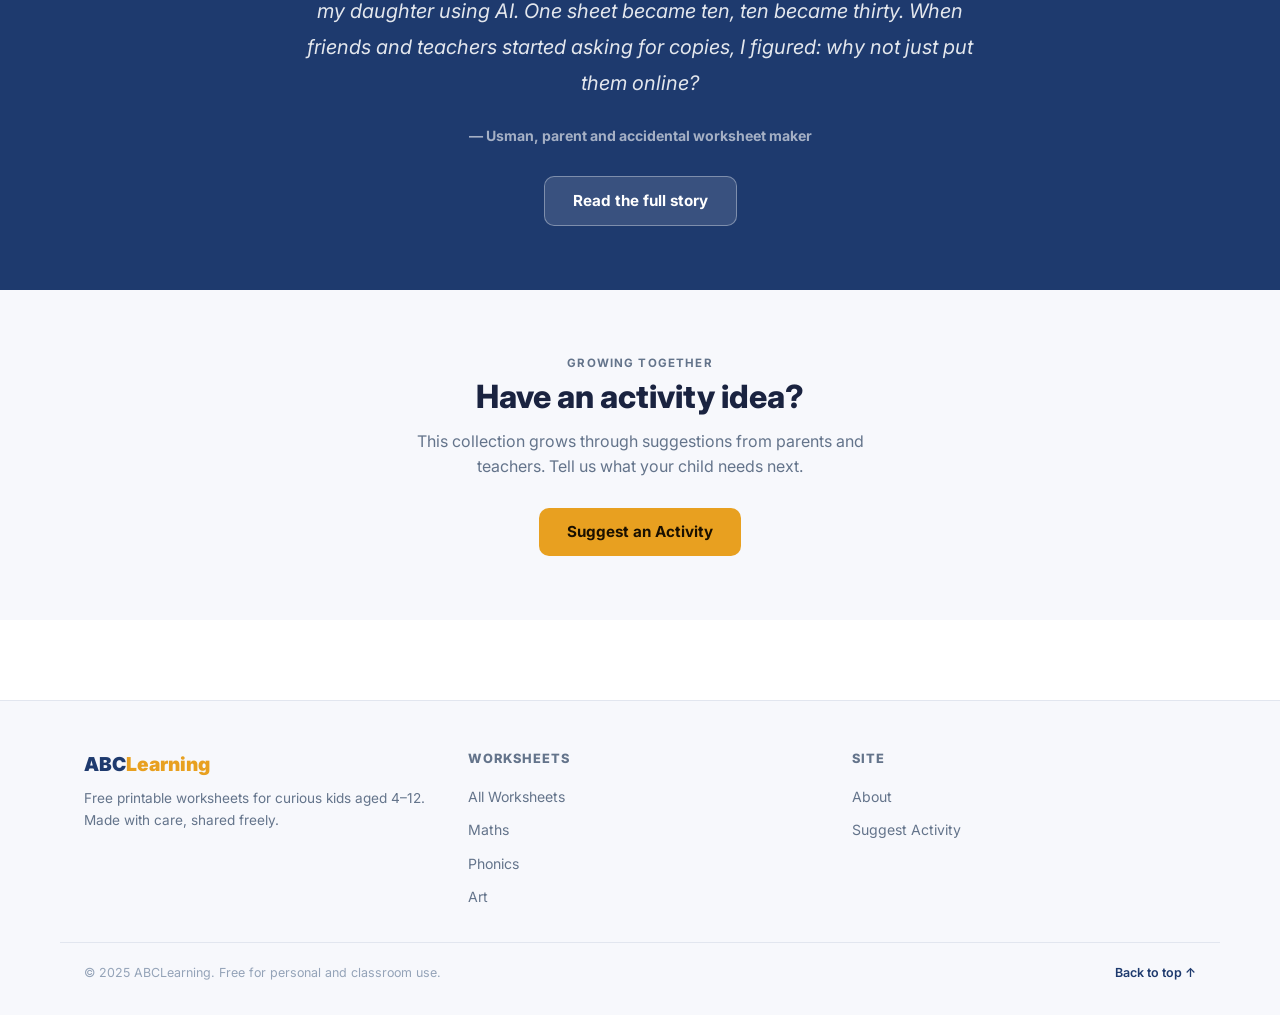
==== commit ae07ffc2: "Add 3 approved art worksheets: butterfly, colour-by-number, pattern - coloring-butterfly: butterfly " ====
--- a/index.html
+++ b/index.html
@@ -66,7 +66,7 @@
 <!-- STATS -->
 <div class="stats-bar">
   <div class="stats-inner">
-    <div class="stat-item"><div class="stat-num">33</div><div class="stat-lbl">Worksheets</div></div>
+    <div class="stat-item"><div class="stat-num">36</div><div class="stat-lbl">Worksheets</div></div>
     <div class="stat-item"><div class="stat-num">3</div><div class="stat-lbl">Subjects</div></div>
     <div class="stat-item"><div class="stat-num">4–12</div><div class="stat-lbl">Ages Covered</div></div>
     <div class="stat-item"><div class="stat-num">Free</div><div class="stat-lbl">No login needed</div></div>
@@ -97,7 +97,7 @@
         <div class="category-icon">&#127912;</div>
         <h3>Art</h3>
         <p>Colouring pages to build fine motor skills and give little hands a creative break.</p>
-        <span class="category-count">1 worksheet &rarr;</span>
+        <span class="category-count">4 worksheets &rarr;</span>
       </a>
     </div>
   </div>
@@ -142,7 +142,7 @@
     </div>
 
     <div style="text-align:center; margin-top:32px;">
-      <a href="worksheets.html" class="btn btn-primary" style="display:inline-flex;">View all 33 worksheets &rarr;</a>
+      <a href="worksheets.html" class="btn btn-primary" style="display:inline-flex;">View all 36 worksheets &rarr;</a>
     </div>
   </div>
 </section>
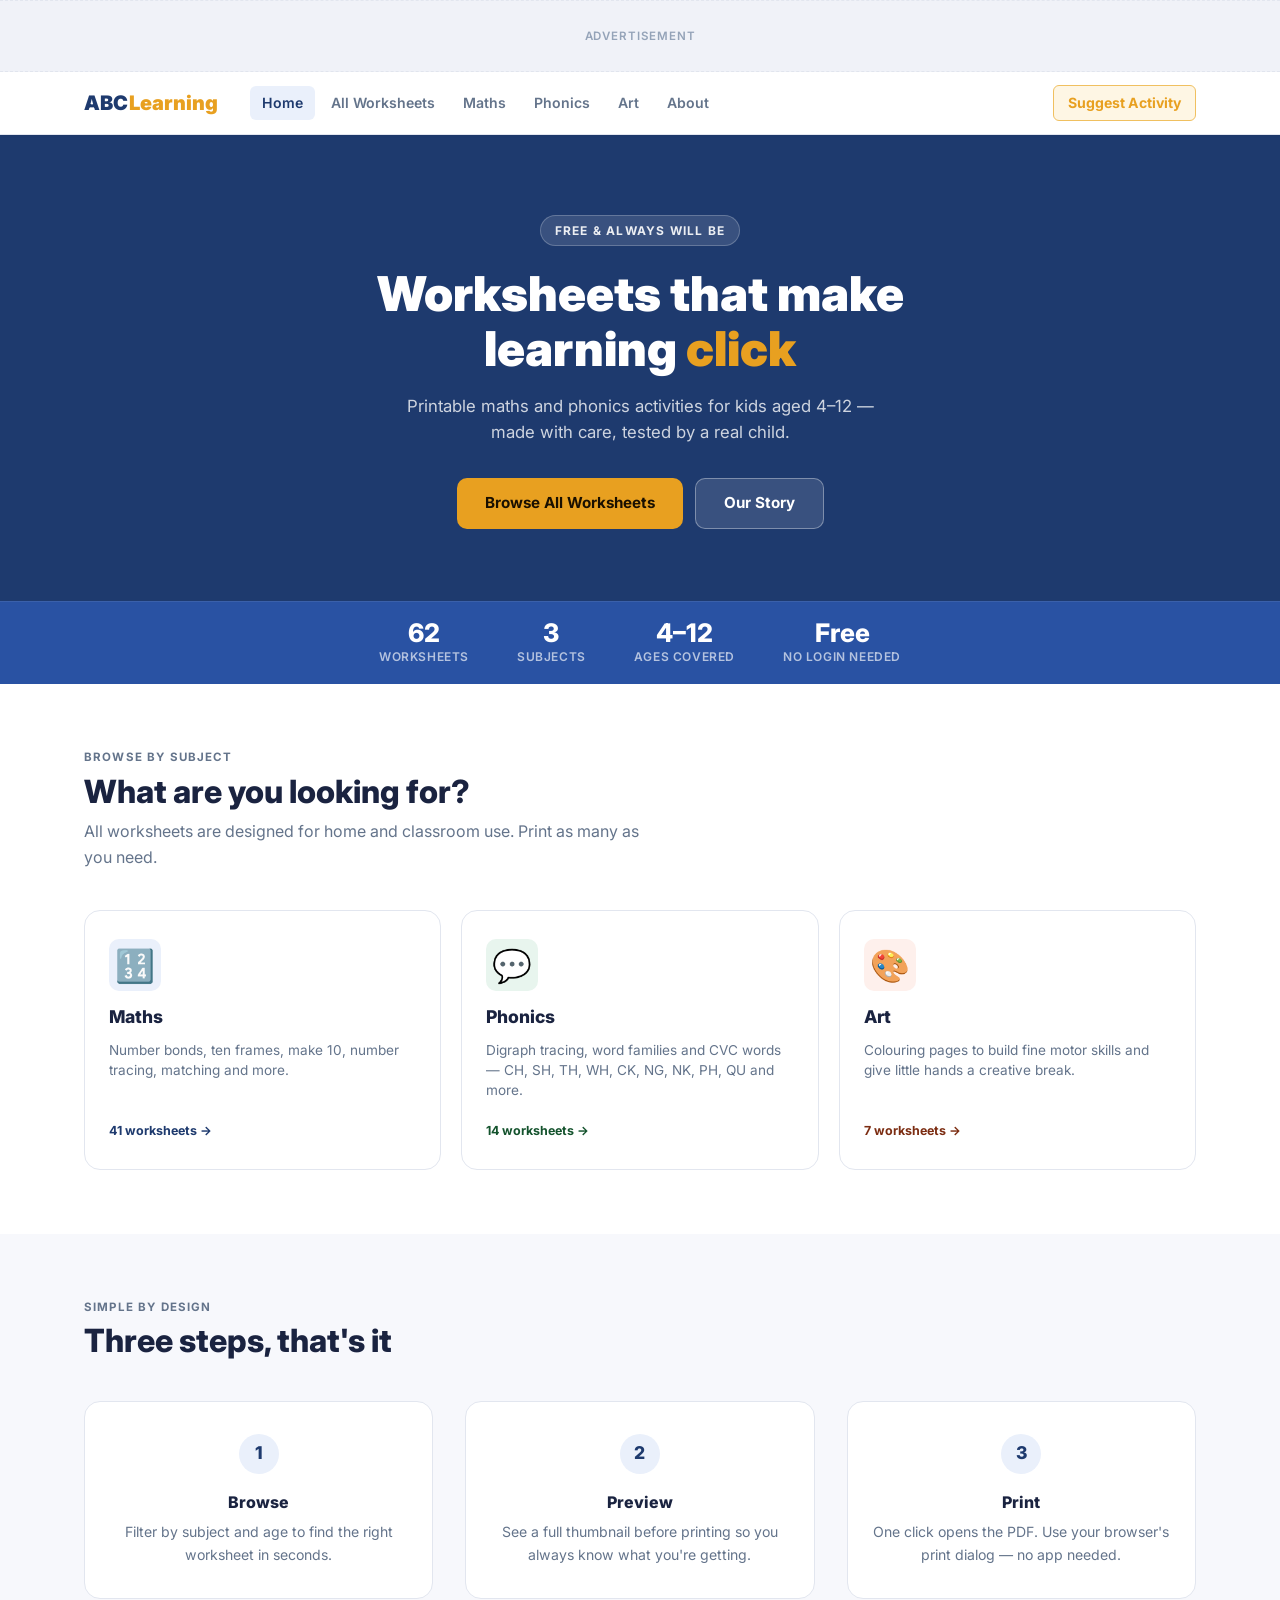
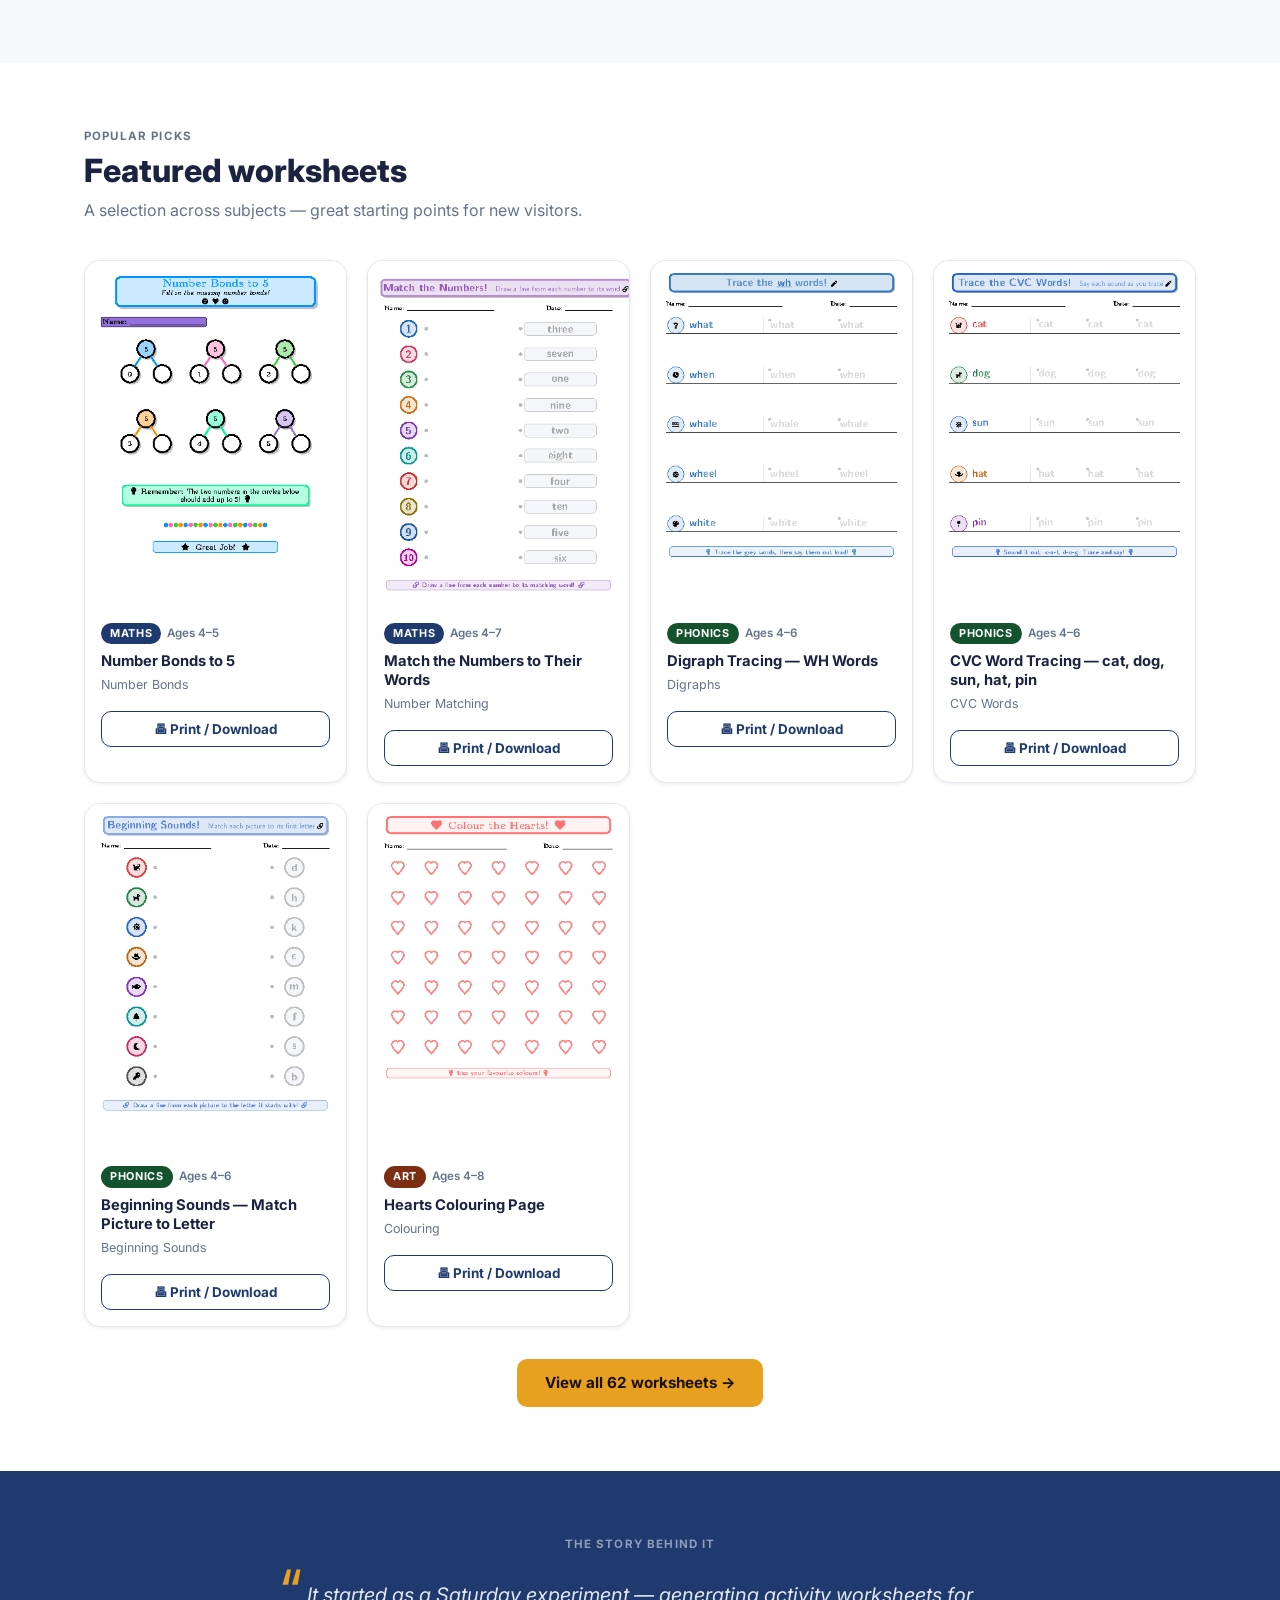
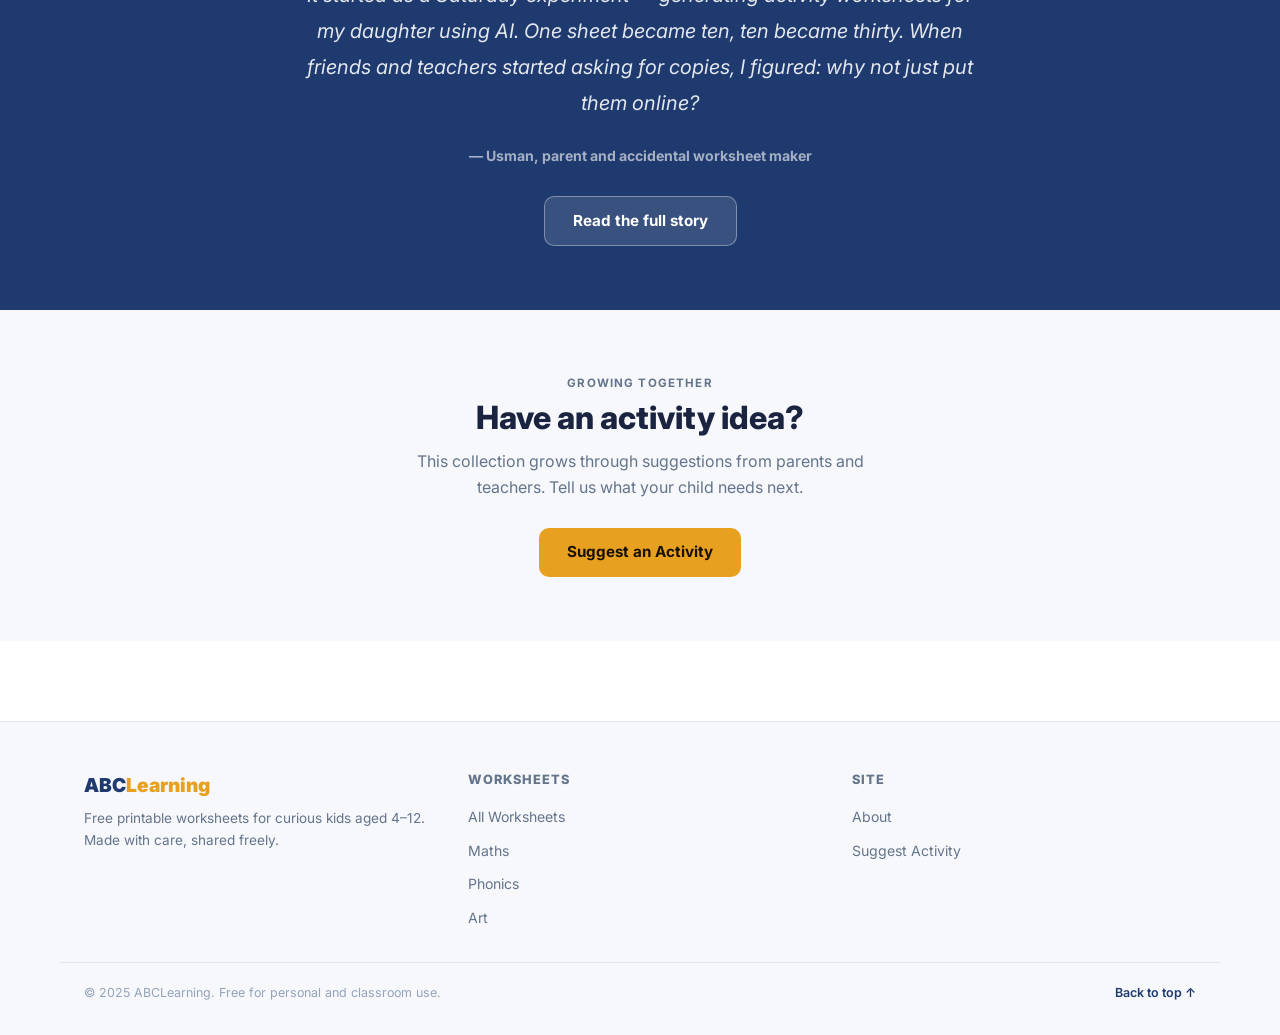
==== commit 98f6b3be: "Add 26 new worksheets — digraphs, word families, maths, coloring New content (15 PDFs + thumbnails):" ====
--- a/index.html
+++ b/index.html
@@ -66,7 +66,7 @@
 <!-- STATS -->
 <div class="stats-bar">
   <div class="stats-inner">
-    <div class="stat-item"><div class="stat-num">36</div><div class="stat-lbl">Worksheets</div></div>
+    <div class="stat-item"><div class="stat-num">62</div><div class="stat-lbl">Worksheets</div></div>
     <div class="stat-item"><div class="stat-num">3</div><div class="stat-lbl">Subjects</div></div>
     <div class="stat-item"><div class="stat-num">4–12</div><div class="stat-lbl">Ages Covered</div></div>
     <div class="stat-item"><div class="stat-num">Free</div><div class="stat-lbl">No login needed</div></div>
@@ -85,19 +85,19 @@
         <div class="category-icon">&#128290;</div>
         <h3>Maths</h3>
         <p>Number bonds, ten frames, make 10, number tracing, matching and more.</p>
-        <span class="category-count">26 worksheets &rarr;</span>
+        <span class="category-count">41 worksheets &rarr;</span>
       </a>
       <a href="phonics.html" class="category-card phonics">
         <div class="category-icon">&#128172;</div>
         <h3>Phonics</h3>
-        <p>Digraph word tracing sheets — CH, SH and TH words with model letters and trace copies.</p>
-        <span class="category-count">6 worksheets &rarr;</span>
+        <p>Digraph tracing, word families and CVC words — CH, SH, TH, WH, CK, NG, NK, PH, QU and more.</p>
+        <span class="category-count">14 worksheets &rarr;</span>
       </a>
       <a href="art.html" class="category-card art">
         <div class="category-icon">&#127912;</div>
         <h3>Art</h3>
         <p>Colouring pages to build fine motor skills and give little hands a creative break.</p>
-        <span class="category-count">4 worksheets &rarr;</span>
+        <span class="category-count">7 worksheets &rarr;</span>
       </a>
     </div>
   </div>
@@ -142,7 +142,7 @@
     </div>
 
     <div style="text-align:center; margin-top:32px;">
-      <a href="worksheets.html" class="btn btn-primary" style="display:inline-flex;">View all 36 worksheets &rarr;</a>
+      <a href="worksheets.html" class="btn btn-primary" style="display:inline-flex;">View all 62 worksheets &rarr;</a>
     </div>
   </div>
 </section>
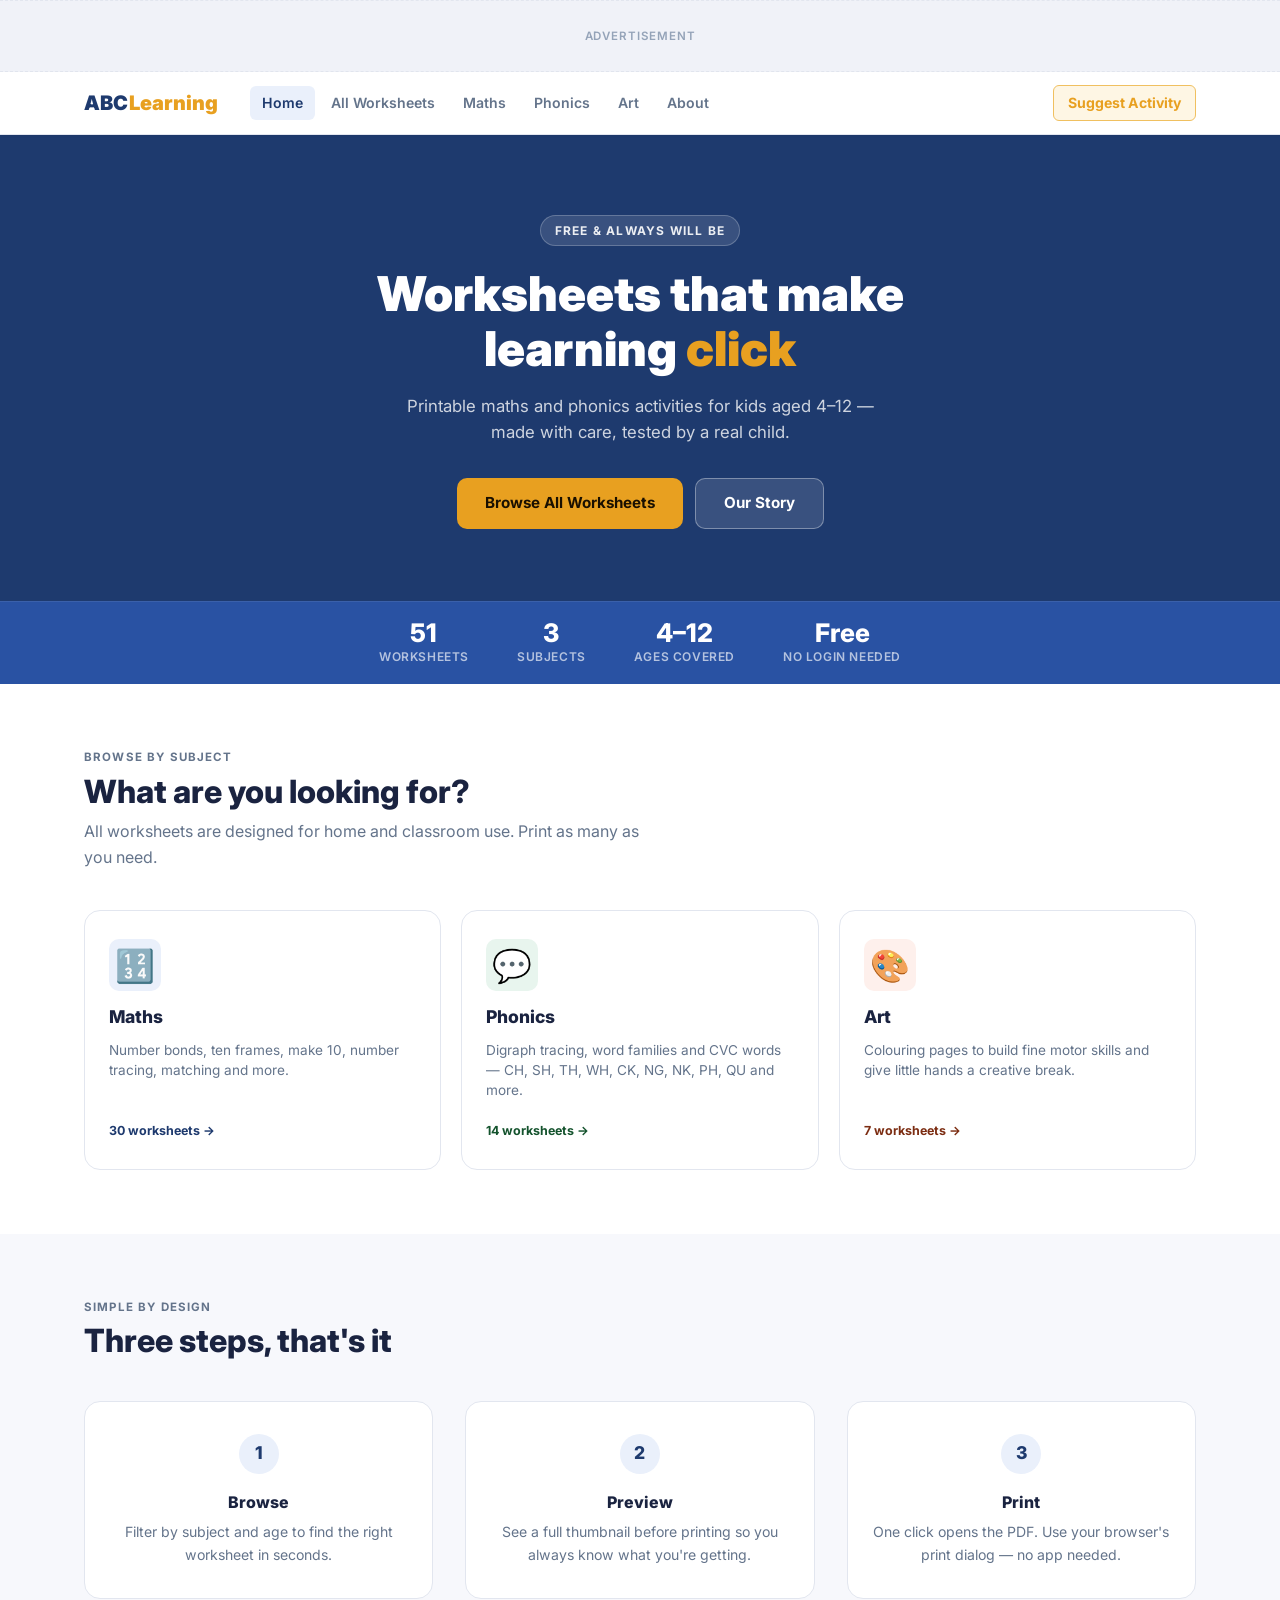
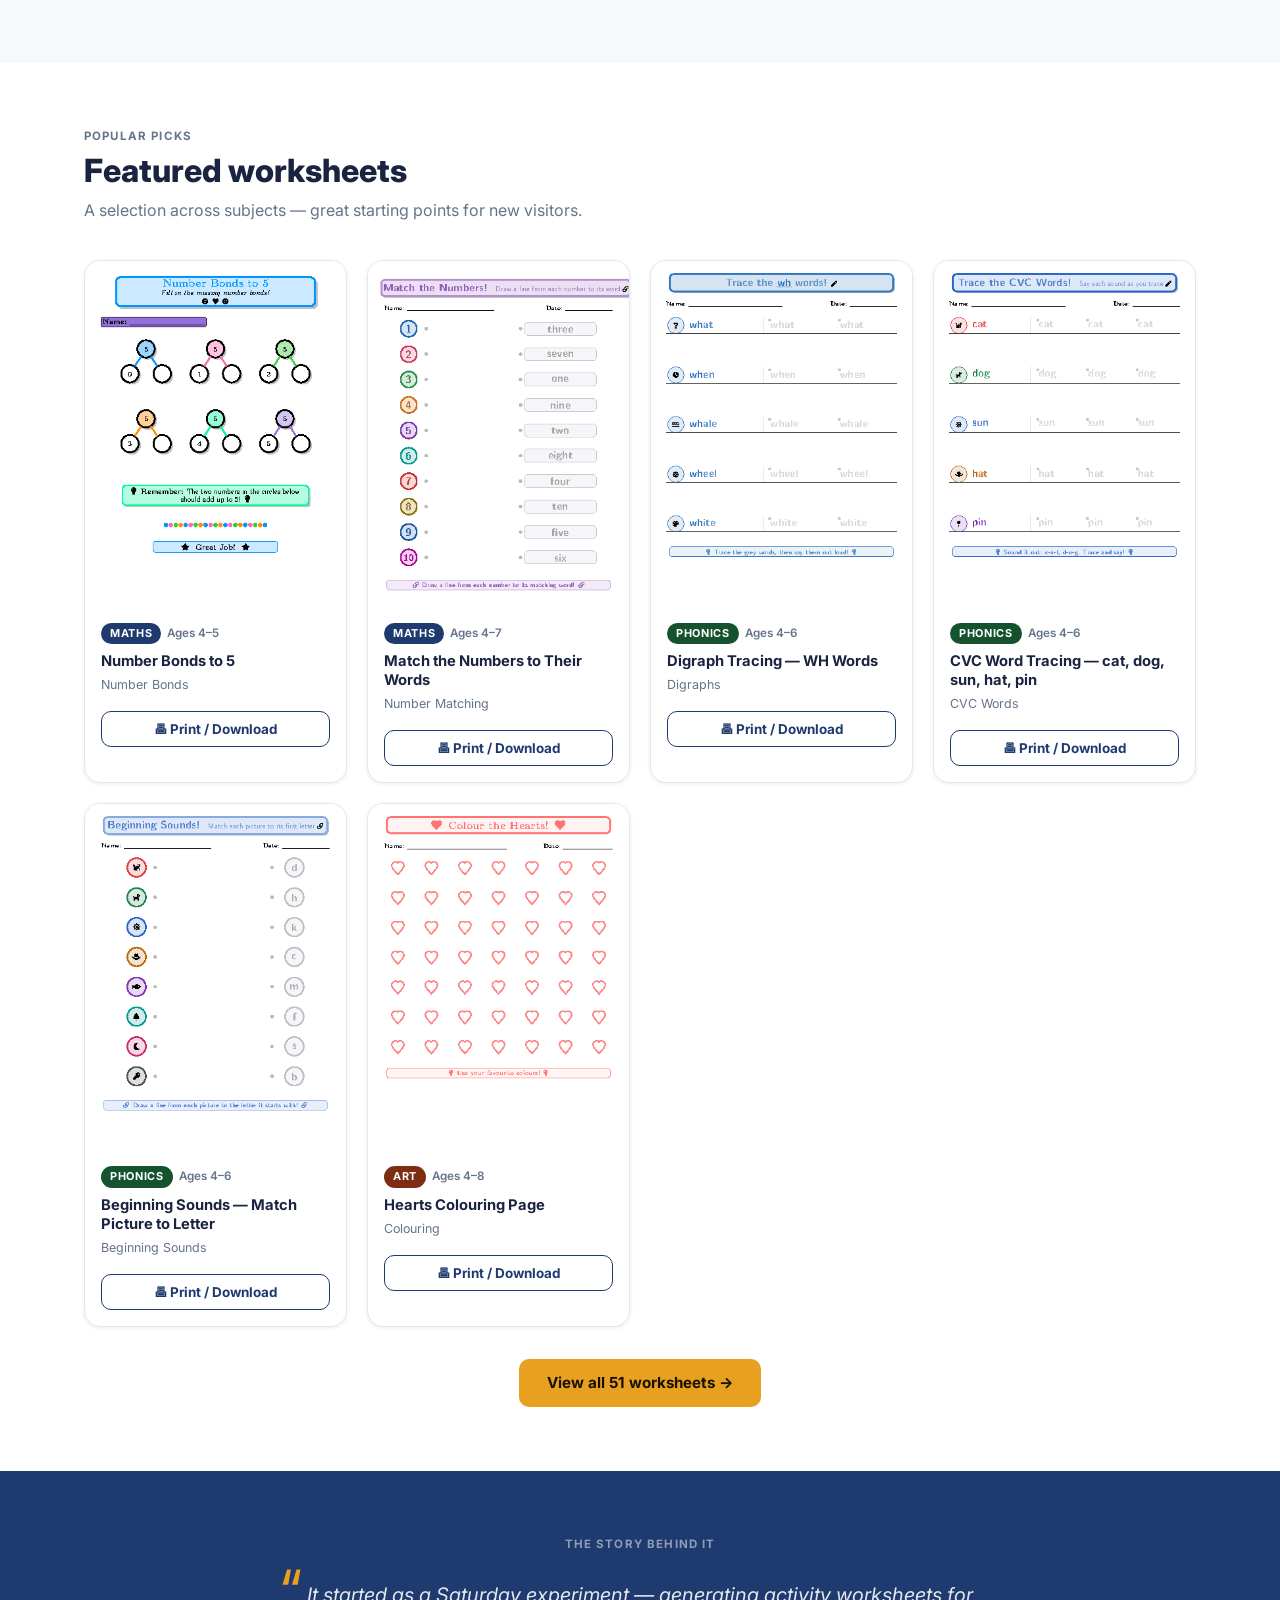
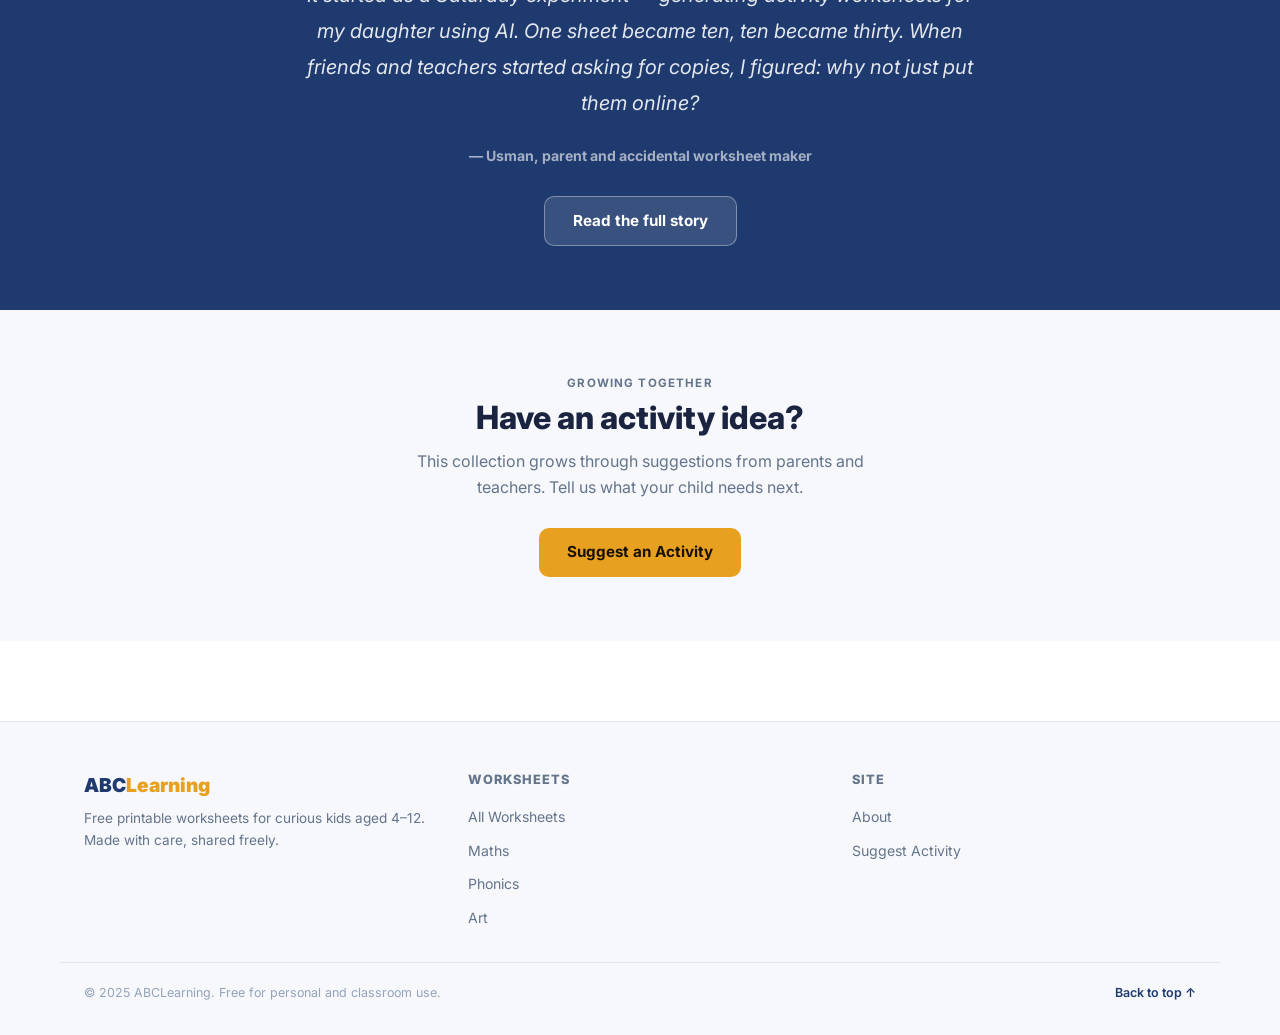
==== commit e5c8a4a2: "Fix: remove previously excluded worksheets re-added by mistake Removed from data.json (were intentio" ====
--- a/index.html
+++ b/index.html
@@ -66,7 +66,7 @@
 <!-- STATS -->
 <div class="stats-bar">
   <div class="stats-inner">
-    <div class="stat-item"><div class="stat-num">62</div><div class="stat-lbl">Worksheets</div></div>
+    <div class="stat-item"><div class="stat-num">51</div><div class="stat-lbl">Worksheets</div></div>
     <div class="stat-item"><div class="stat-num">3</div><div class="stat-lbl">Subjects</div></div>
     <div class="stat-item"><div class="stat-num">4–12</div><div class="stat-lbl">Ages Covered</div></div>
     <div class="stat-item"><div class="stat-num">Free</div><div class="stat-lbl">No login needed</div></div>
@@ -85,7 +85,7 @@
         <div class="category-icon">&#128290;</div>
         <h3>Maths</h3>
         <p>Number bonds, ten frames, make 10, number tracing, matching and more.</p>
-        <span class="category-count">41 worksheets &rarr;</span>
+        <span class="category-count">30 worksheets &rarr;</span>
       </a>
       <a href="phonics.html" class="category-card phonics">
         <div class="category-icon">&#128172;</div>
@@ -142,7 +142,7 @@
     </div>
 
     <div style="text-align:center; margin-top:32px;">
-      <a href="worksheets.html" class="btn btn-primary" style="display:inline-flex;">View all 62 worksheets &rarr;</a>
+      <a href="worksheets.html" class="btn btn-primary" style="display:inline-flex;">View all 51 worksheets &rarr;</a>
     </div>
   </div>
 </section>
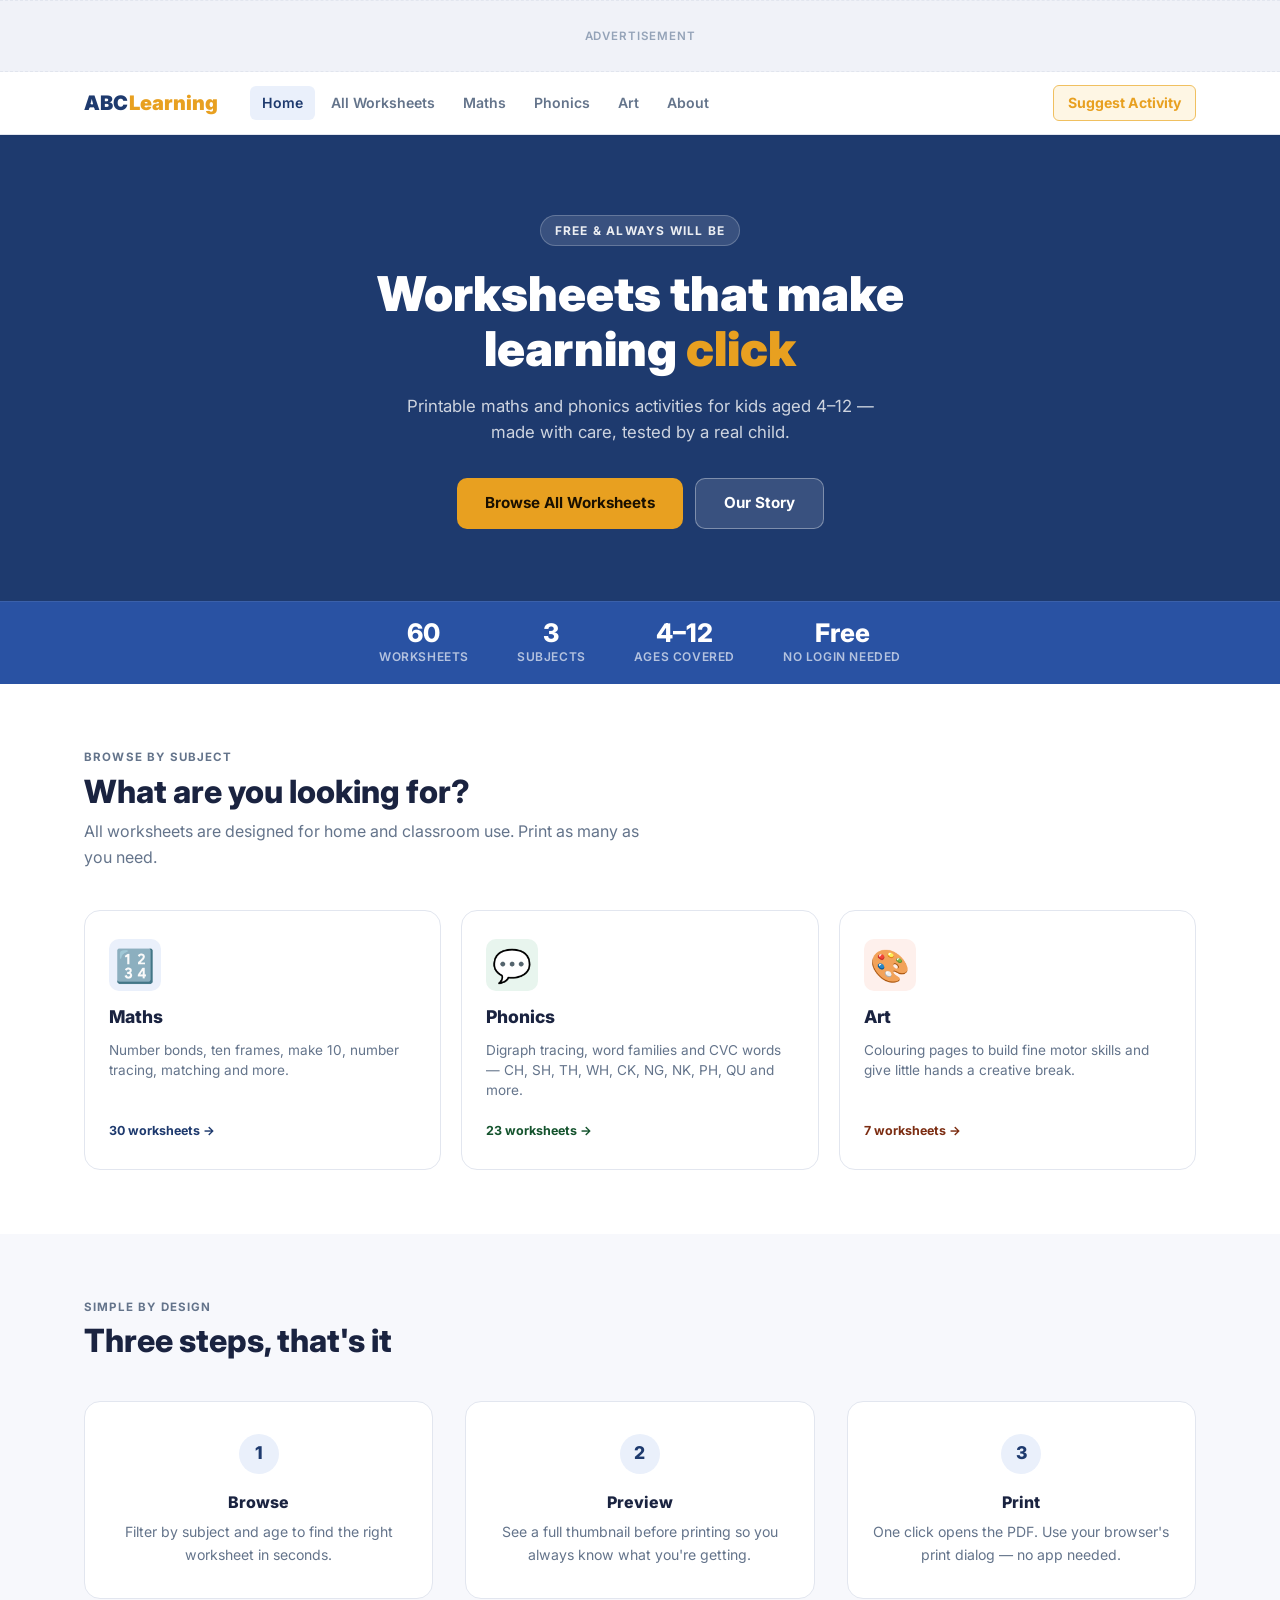
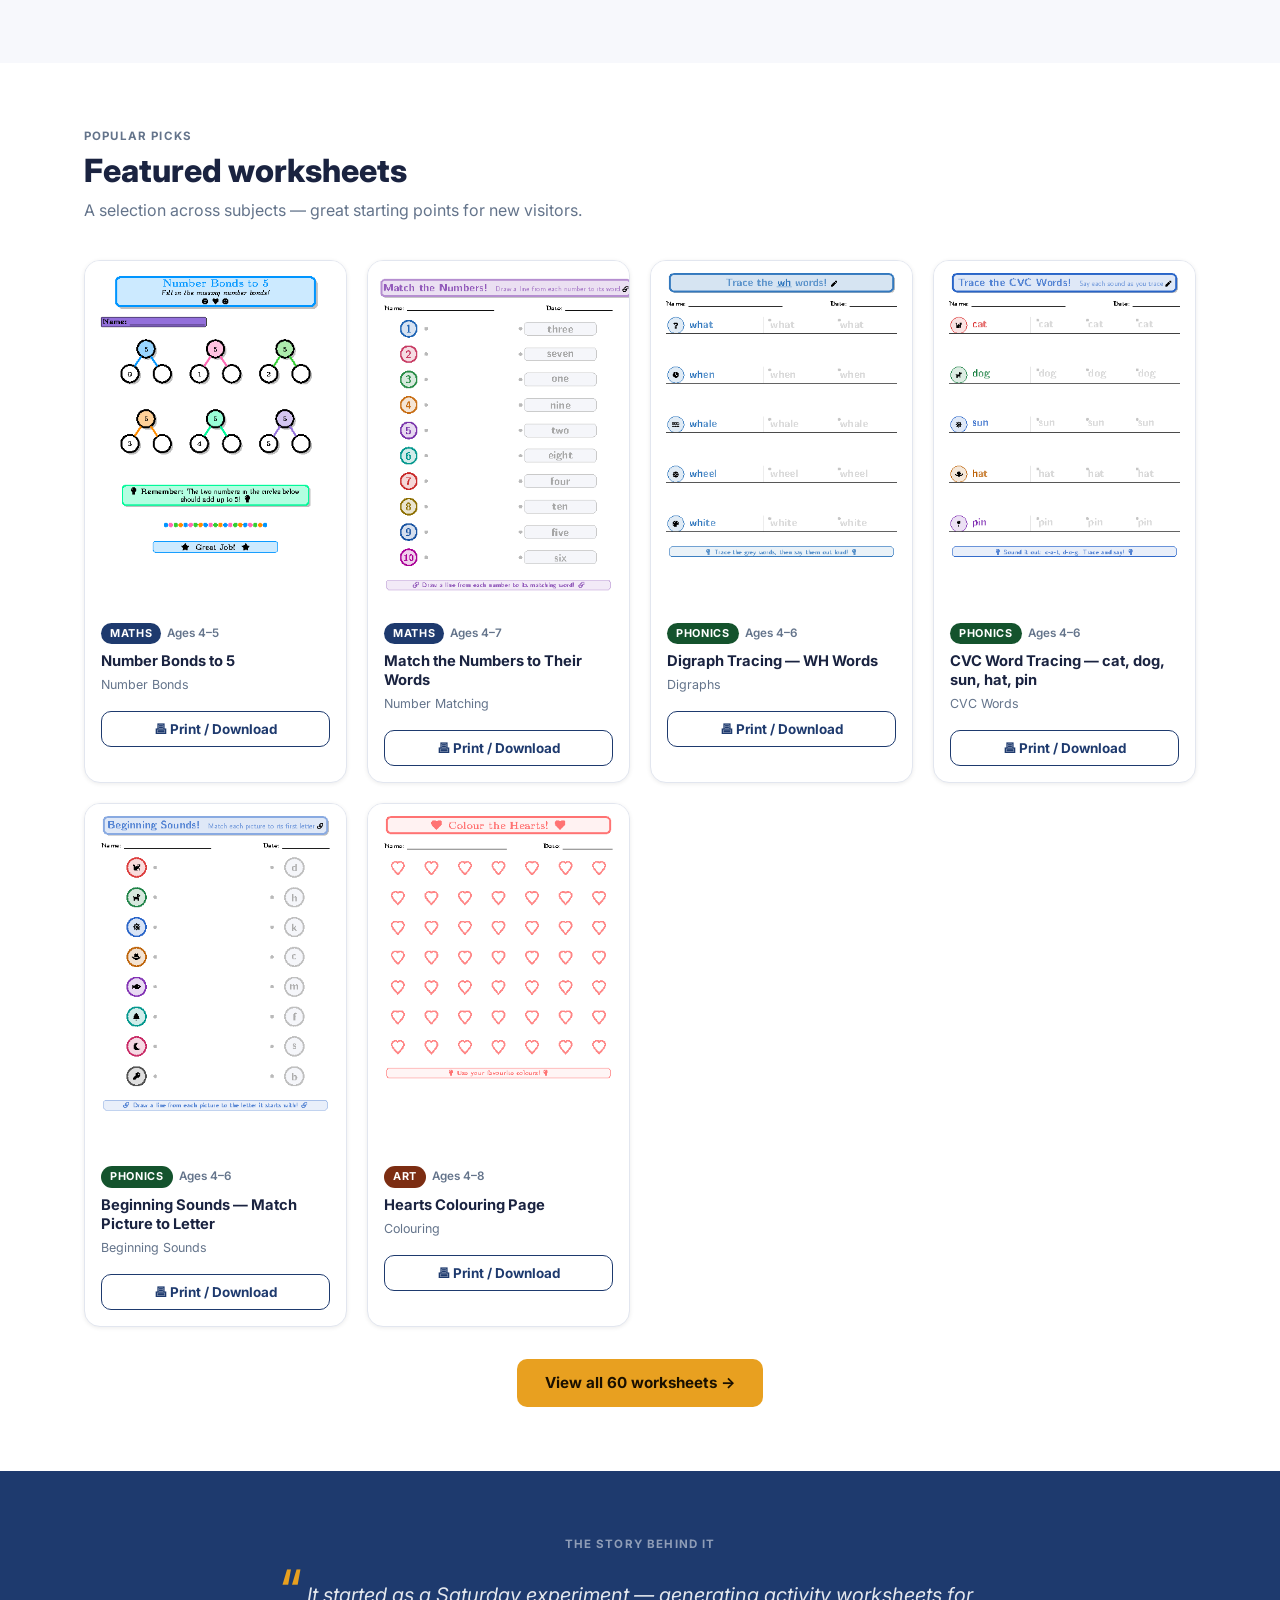
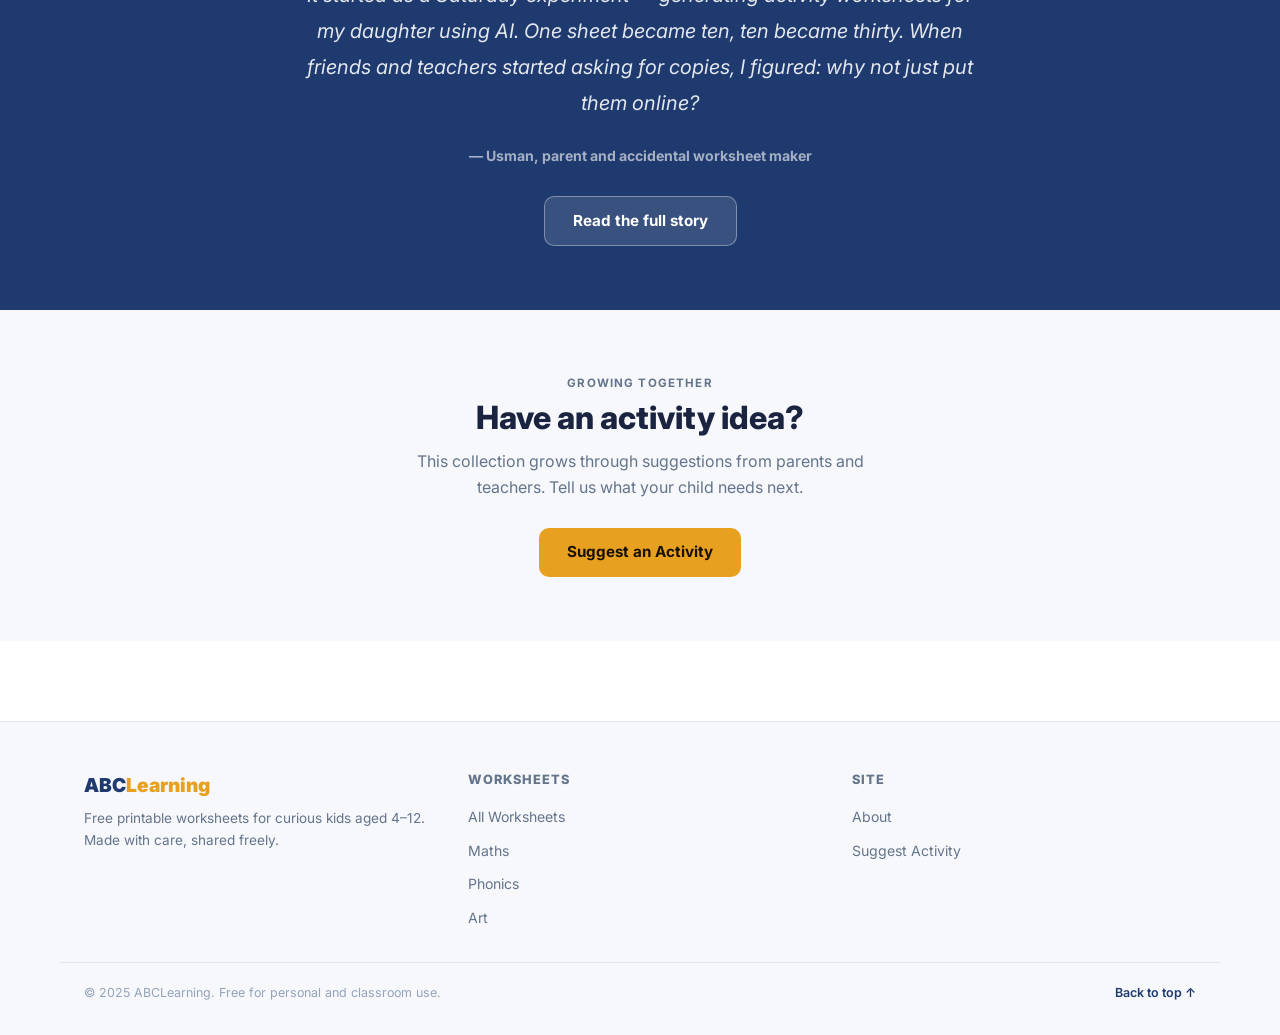
==== commit 079f5d9d: "Add 9 dotted tracing sheets + fix counting, word-family, tracing-ch New (9 PDFs): - tracing-ch/sh/th" ====
--- a/index.html
+++ b/index.html
@@ -66,7 +66,7 @@
 <!-- STATS -->
 <div class="stats-bar">
   <div class="stats-inner">
-    <div class="stat-item"><div class="stat-num">51</div><div class="stat-lbl">Worksheets</div></div>
+    <div class="stat-item"><div class="stat-num">60</div><div class="stat-lbl">Worksheets</div></div>
     <div class="stat-item"><div class="stat-num">3</div><div class="stat-lbl">Subjects</div></div>
     <div class="stat-item"><div class="stat-num">4–12</div><div class="stat-lbl">Ages Covered</div></div>
     <div class="stat-item"><div class="stat-num">Free</div><div class="stat-lbl">No login needed</div></div>
@@ -91,7 +91,7 @@
         <div class="category-icon">&#128172;</div>
         <h3>Phonics</h3>
         <p>Digraph tracing, word families and CVC words — CH, SH, TH, WH, CK, NG, NK, PH, QU and more.</p>
-        <span class="category-count">14 worksheets &rarr;</span>
+        <span class="category-count">23 worksheets &rarr;</span>
       </a>
       <a href="art.html" class="category-card art">
         <div class="category-icon">&#127912;</div>
@@ -142,7 +142,7 @@
     </div>
 
     <div style="text-align:center; margin-top:32px;">
-      <a href="worksheets.html" class="btn btn-primary" style="display:inline-flex;">View all 51 worksheets &rarr;</a>
+      <a href="worksheets.html" class="btn btn-primary" style="display:inline-flex;">View all 60 worksheets &rarr;</a>
     </div>
   </div>
 </section>
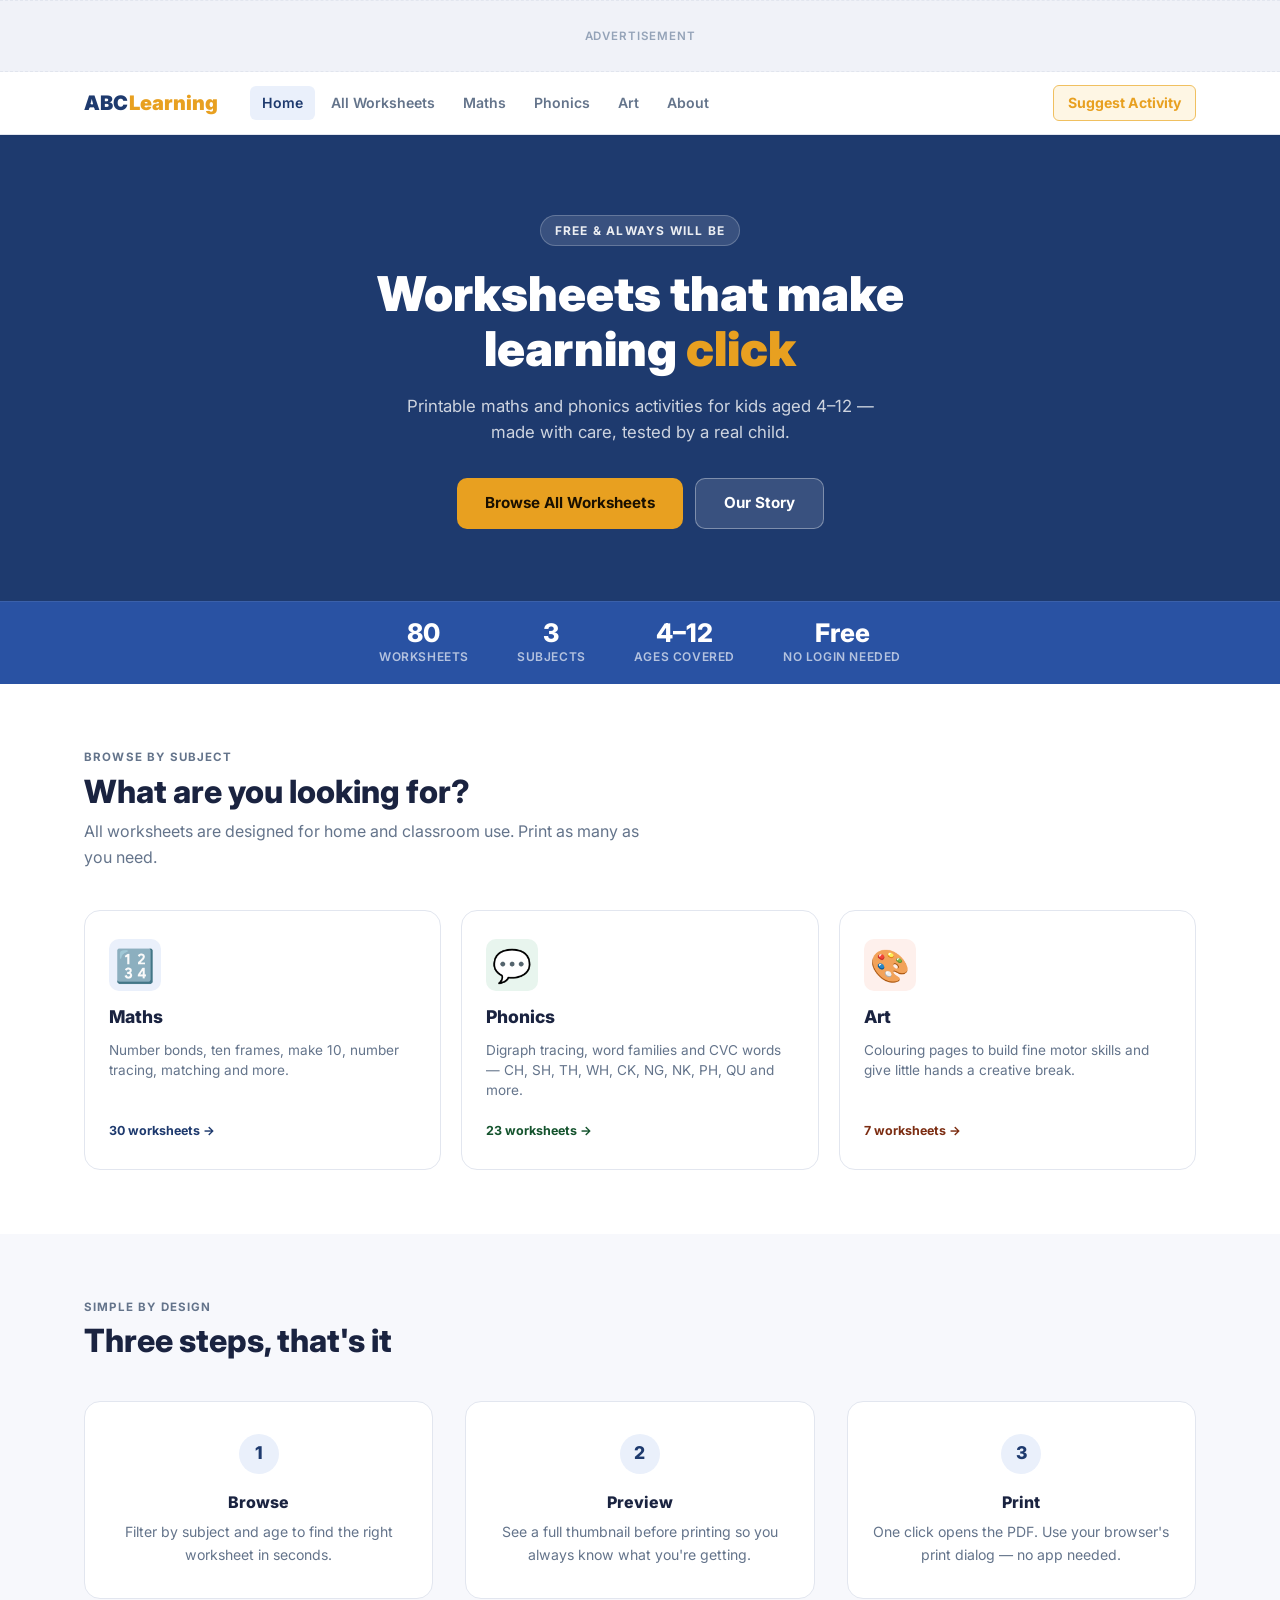
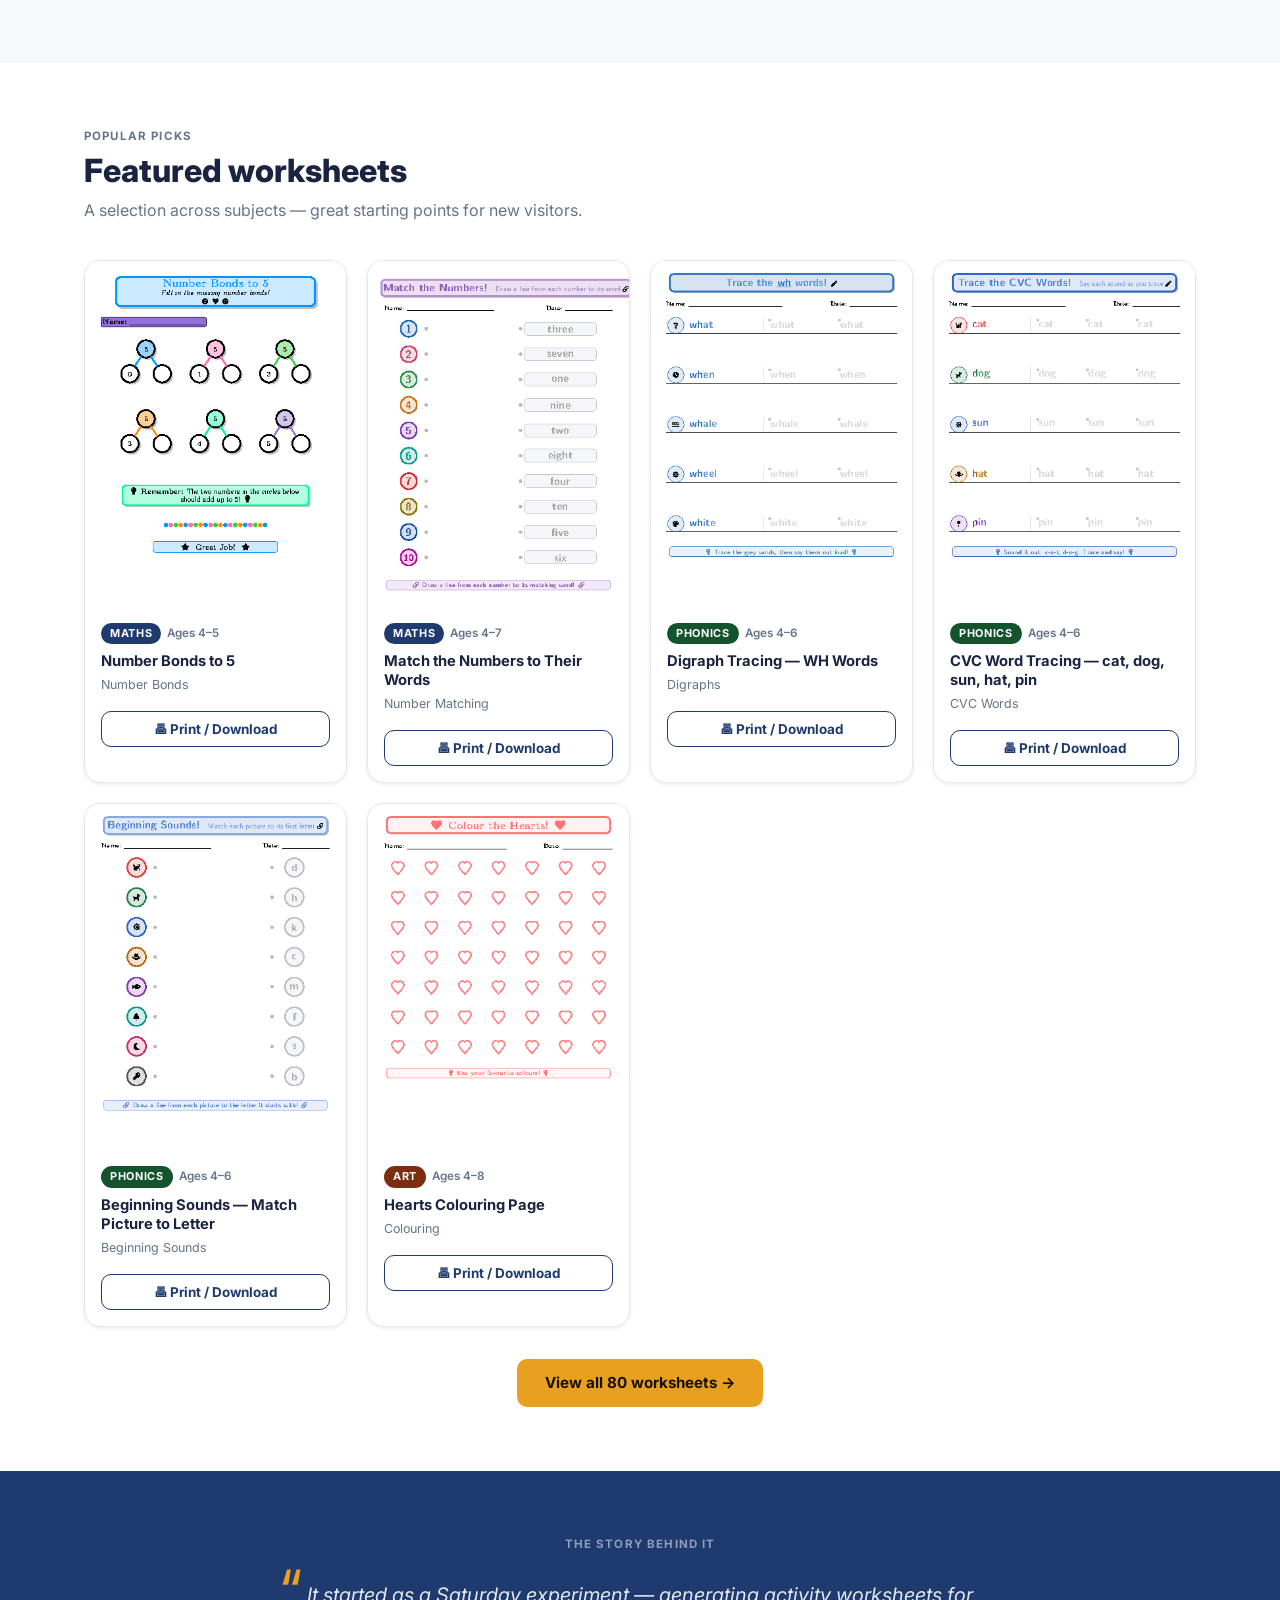
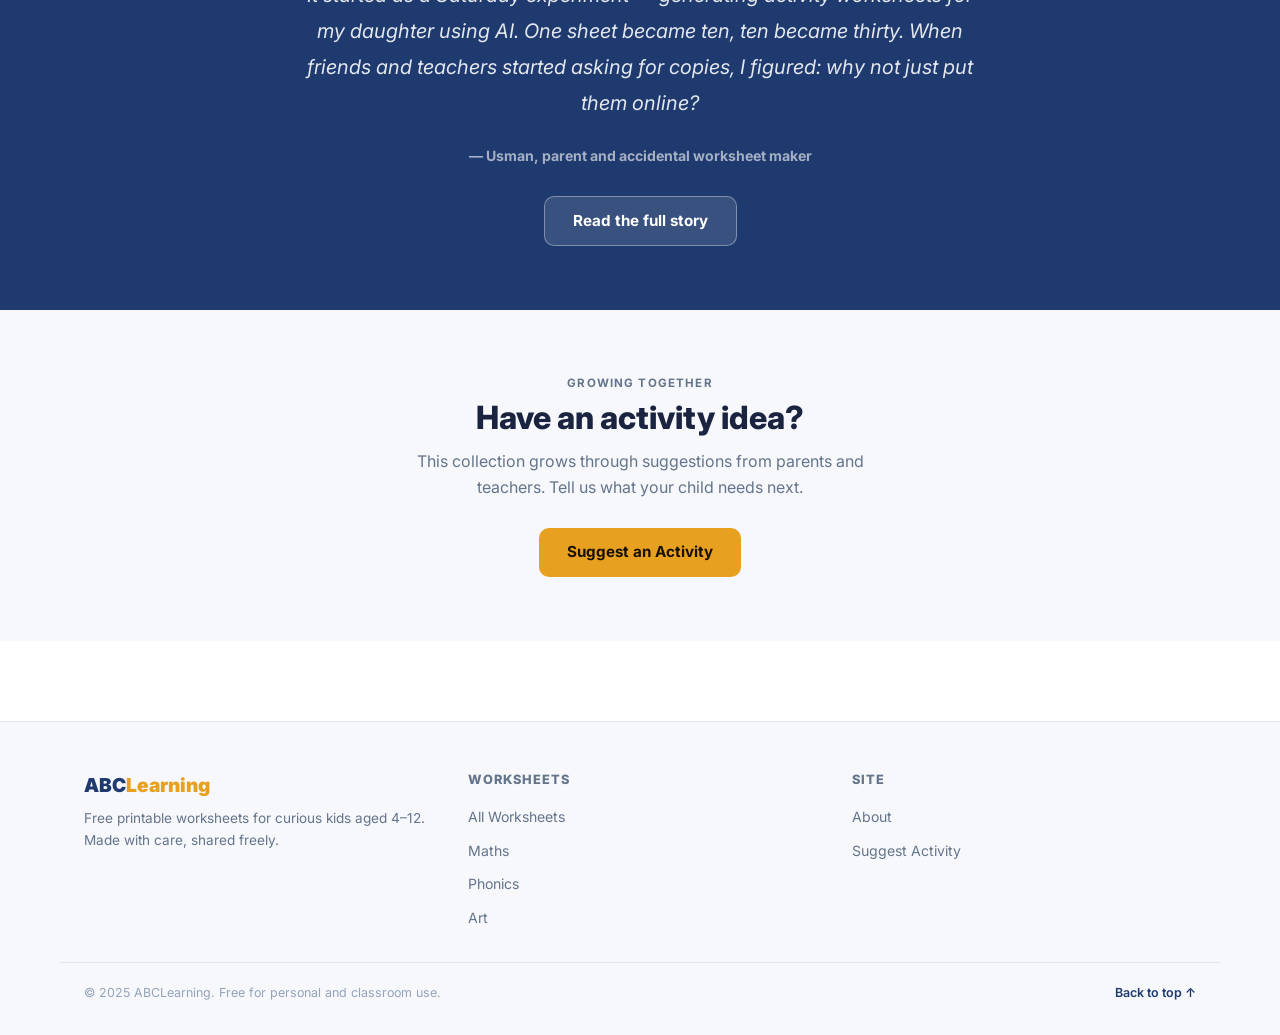
==== commit e99bb4e4: "Add 20 new worksheets + fix subtraction and spelling (60 → 80 total) New worksheets: - Number bonds " ====
--- a/index.html
+++ b/index.html
@@ -66,7 +66,7 @@
 <!-- STATS -->
 <div class="stats-bar">
   <div class="stats-inner">
-    <div class="stat-item"><div class="stat-num">60</div><div class="stat-lbl">Worksheets</div></div>
+    <div class="stat-item"><div class="stat-num">80</div><div class="stat-lbl">Worksheets</div></div>
     <div class="stat-item"><div class="stat-num">3</div><div class="stat-lbl">Subjects</div></div>
     <div class="stat-item"><div class="stat-num">4–12</div><div class="stat-lbl">Ages Covered</div></div>
     <div class="stat-item"><div class="stat-num">Free</div><div class="stat-lbl">No login needed</div></div>
@@ -142,7 +142,7 @@
     </div>
 
     <div style="text-align:center; margin-top:32px;">
-      <a href="worksheets.html" class="btn btn-primary" style="display:inline-flex;">View all 60 worksheets &rarr;</a>
+      <a href="worksheets.html" class="btn btn-primary" style="display:inline-flex;">View all 80 worksheets &rarr;</a>
     </div>
   </div>
 </section>
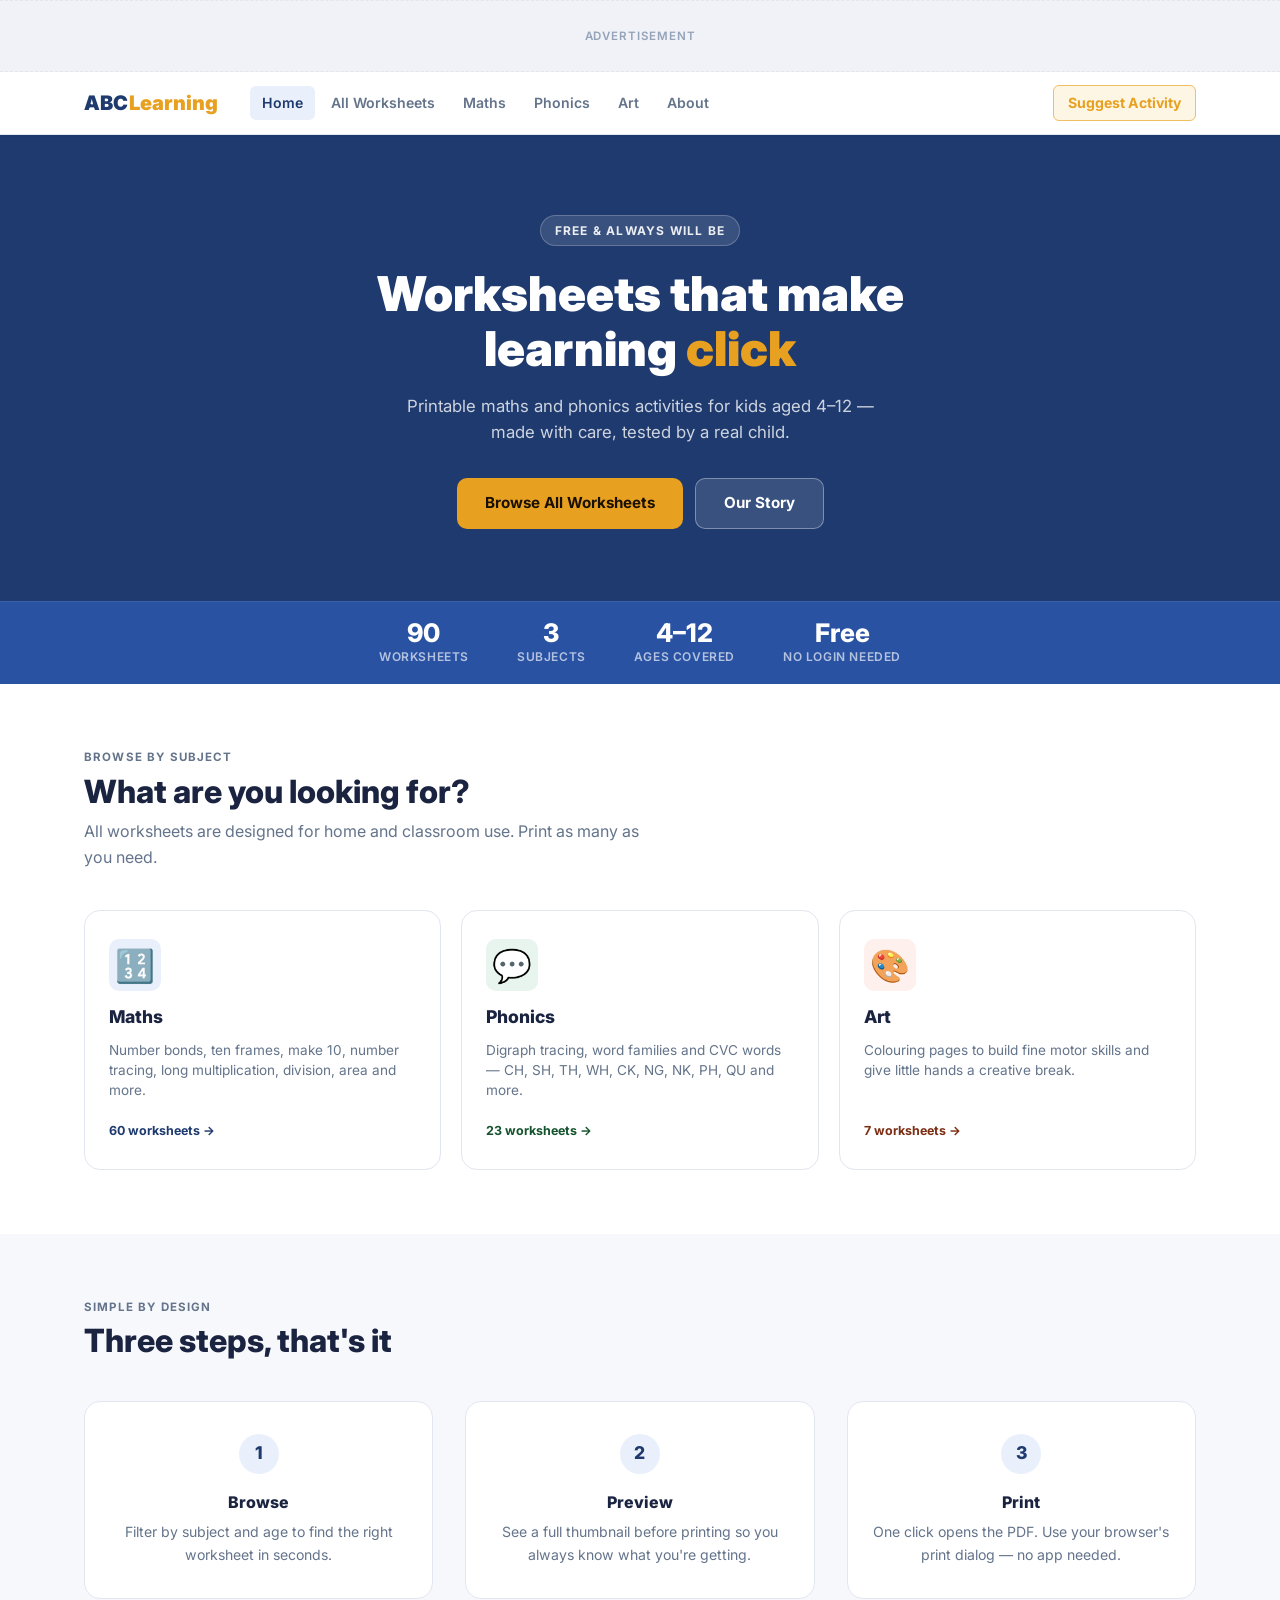
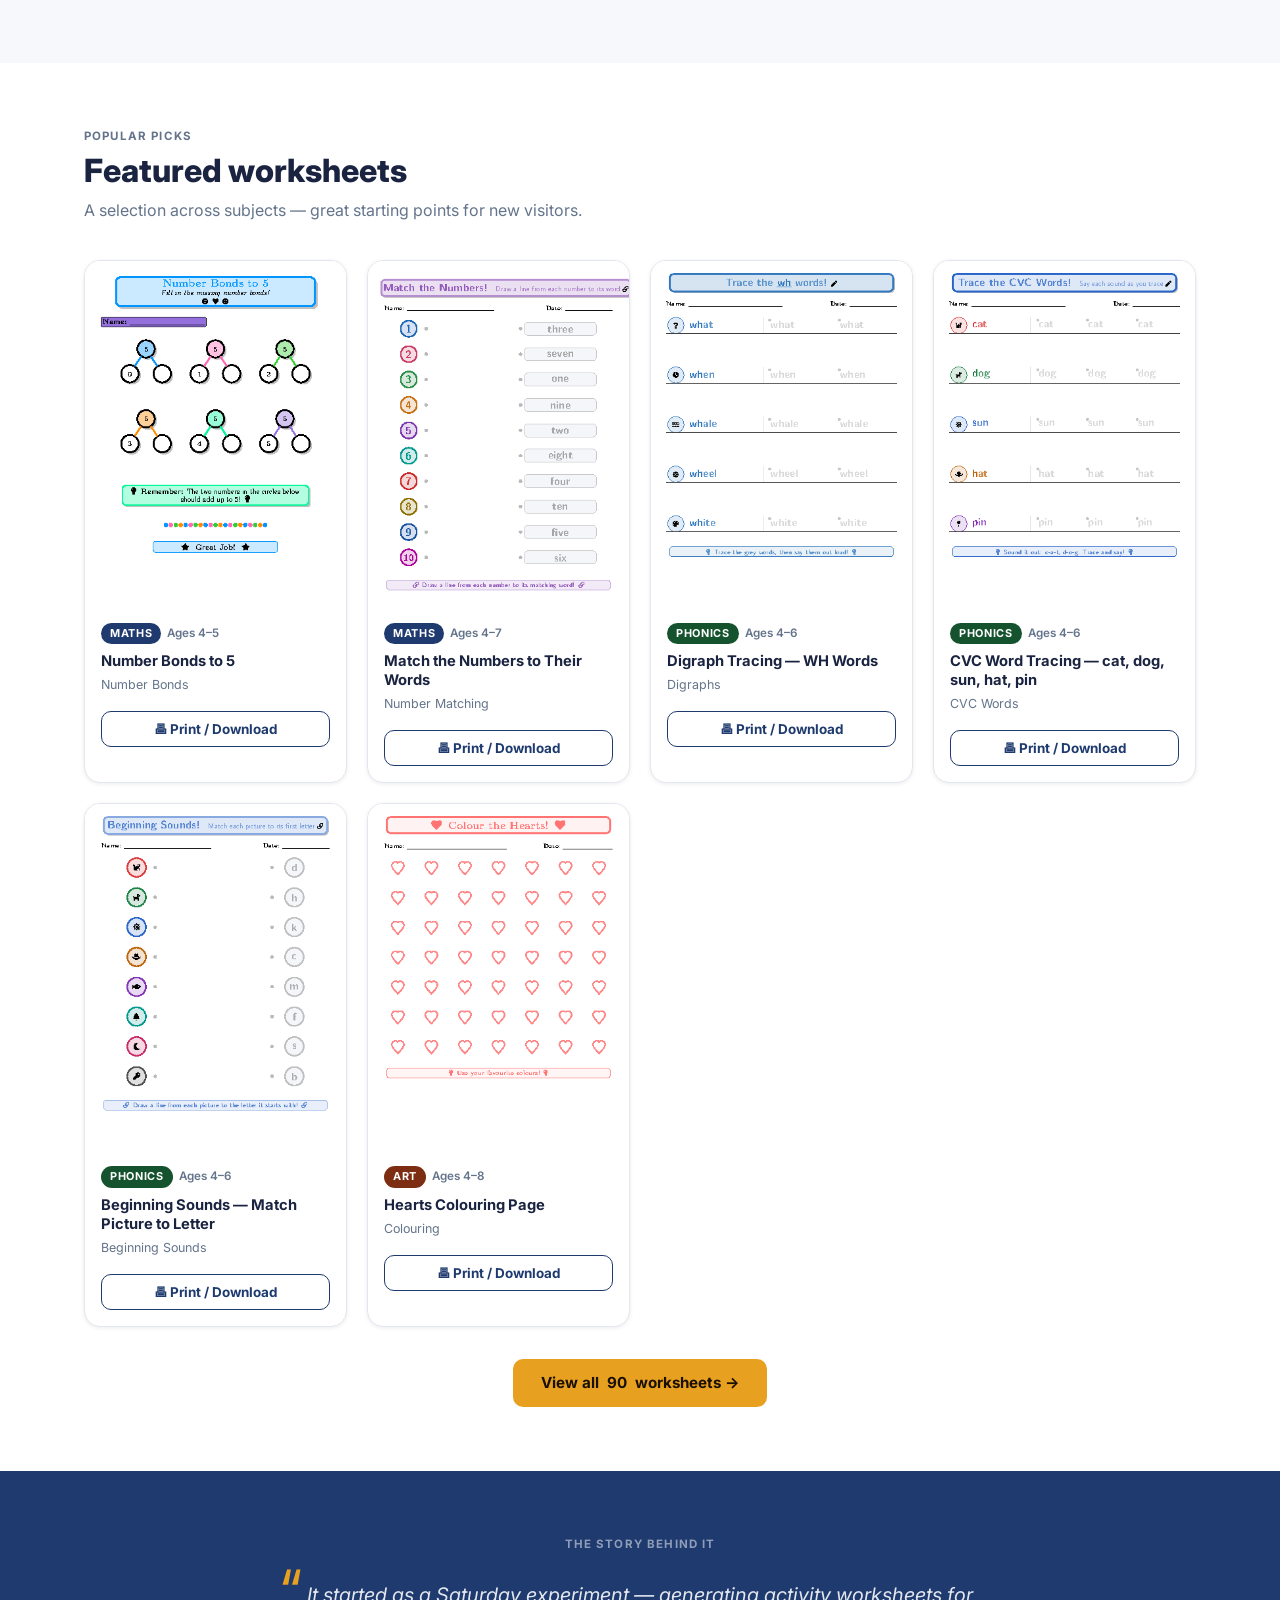
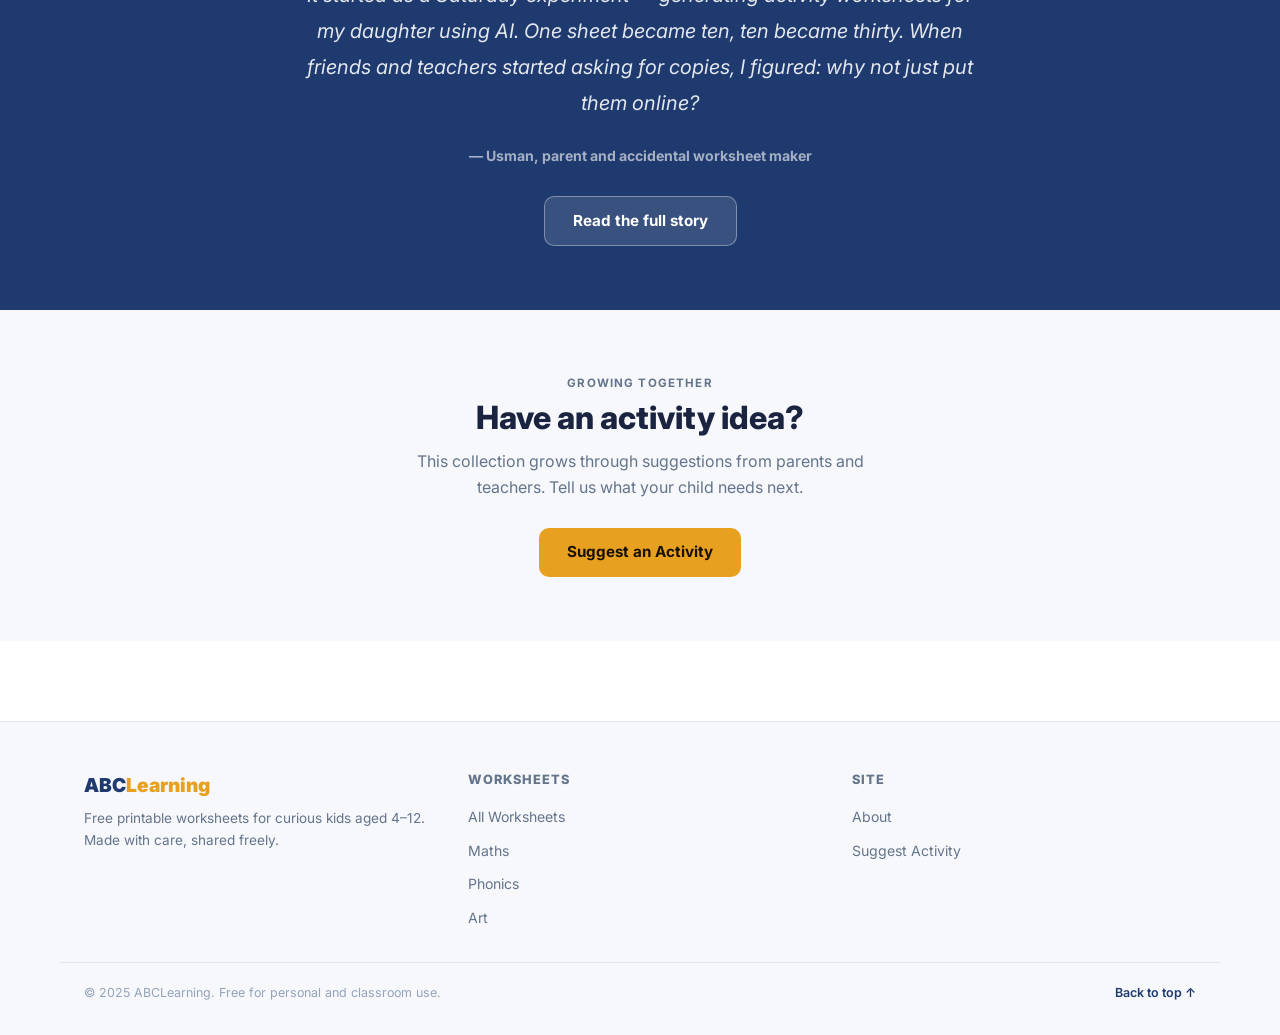
==== commit 6ba68a04: "Add 10 upper-primary maths sheets with answer keys + site fixes (80 -> 90 total) - 10 Mild/Spicy/Hot" ====
--- a/index.html
+++ b/index.html
@@ -18,6 +18,12 @@
   <meta property="og:description" content="Free printable maths and phonics worksheets for children aged 4–12.">
   <meta property="og:url" content="https://abclearning.net/">
   <meta property="og:type" content="website">
+  <!-- link preview -->
+  <meta property="og:image" content="https://abclearning.net/og-image.png">
+  <meta property="og:image:width" content="1200">
+  <meta property="og:image:height" content="630">
+  <meta name="twitter:card" content="summary_large_image">
+  <!-- /link preview -->
   <script type="application/ld+json">{"@context":"https://schema.org","@type":"WebSite","name":"ABCLearning","url":"https://abclearning.net/"}</script>
   <link rel="preconnect" href="https://fonts.googleapis.com">
   <link rel="preconnect" href="https://fonts.gstatic.com" crossorigin>
@@ -66,7 +72,7 @@
 <!-- STATS -->
 <div class="stats-bar">
   <div class="stats-inner">
-    <div class="stat-item"><div class="stat-num">80</div><div class="stat-lbl">Worksheets</div></div>
+    <div class="stat-item"><div class="stat-num" data-count="all">90</div><div class="stat-lbl">Worksheets</div></div>
     <div class="stat-item"><div class="stat-num">3</div><div class="stat-lbl">Subjects</div></div>
     <div class="stat-item"><div class="stat-num">4–12</div><div class="stat-lbl">Ages Covered</div></div>
     <div class="stat-item"><div class="stat-num">Free</div><div class="stat-lbl">No login needed</div></div>
@@ -84,20 +90,20 @@
       <a href="maths.html" class="category-card maths">
         <div class="category-icon">&#128290;</div>
         <h3>Maths</h3>
-        <p>Number bonds, ten frames, make 10, number tracing, matching and more.</p>
-        <span class="category-count">30 worksheets &rarr;</span>
+        <p>Number bonds, ten frames, make 10, number tracing, long multiplication, division, area and more.</p>
+        <span class="category-count"><span data-count="Maths">60</span> worksheets &rarr;</span>
       </a>
       <a href="phonics.html" class="category-card phonics">
         <div class="category-icon">&#128172;</div>
         <h3>Phonics</h3>
         <p>Digraph tracing, word families and CVC words — CH, SH, TH, WH, CK, NG, NK, PH, QU and more.</p>
-        <span class="category-count">23 worksheets &rarr;</span>
+        <span class="category-count"><span data-count="Phonics">23</span> worksheets &rarr;</span>
       </a>
       <a href="art.html" class="category-card art">
         <div class="category-icon">&#127912;</div>
         <h3>Art</h3>
         <p>Colouring pages to build fine motor skills and give little hands a creative break.</p>
-        <span class="category-count">7 worksheets &rarr;</span>
+        <span class="category-count"><span data-count="Art">7</span> worksheets &rarr;</span>
       </a>
     </div>
   </div>
@@ -142,7 +148,7 @@
     </div>
 
     <div style="text-align:center; margin-top:32px;">
-      <a href="worksheets.html" class="btn btn-primary" style="display:inline-flex;">View all 80 worksheets &rarr;</a>
+      <a href="worksheets.html" class="btn btn-primary" style="display:inline-flex;">View all <span data-count="all">90</span> worksheets &rarr;</a>
     </div>
   </div>
 </section>
--- a/styles.css
+++ b/styles.css
@@ -596,6 +596,18 @@
 }
 .card-print-btn:hover { background: var(--primary); color: #fff; }
 
+/* Answer key link (only on sheets that have one) */
+.card-answers-link {
+  margin-top: 6px;
+  text-align: center;
+  font-size: .78rem;
+  font-weight: 600;
+  color: var(--text-muted);
+  text-decoration: underline;
+  text-underline-offset: 2px;
+}
+.card-answers-link:hover { color: var(--primary); }
+
 /* No results */
 .no-results {
   grid-column: 1 / -1;
